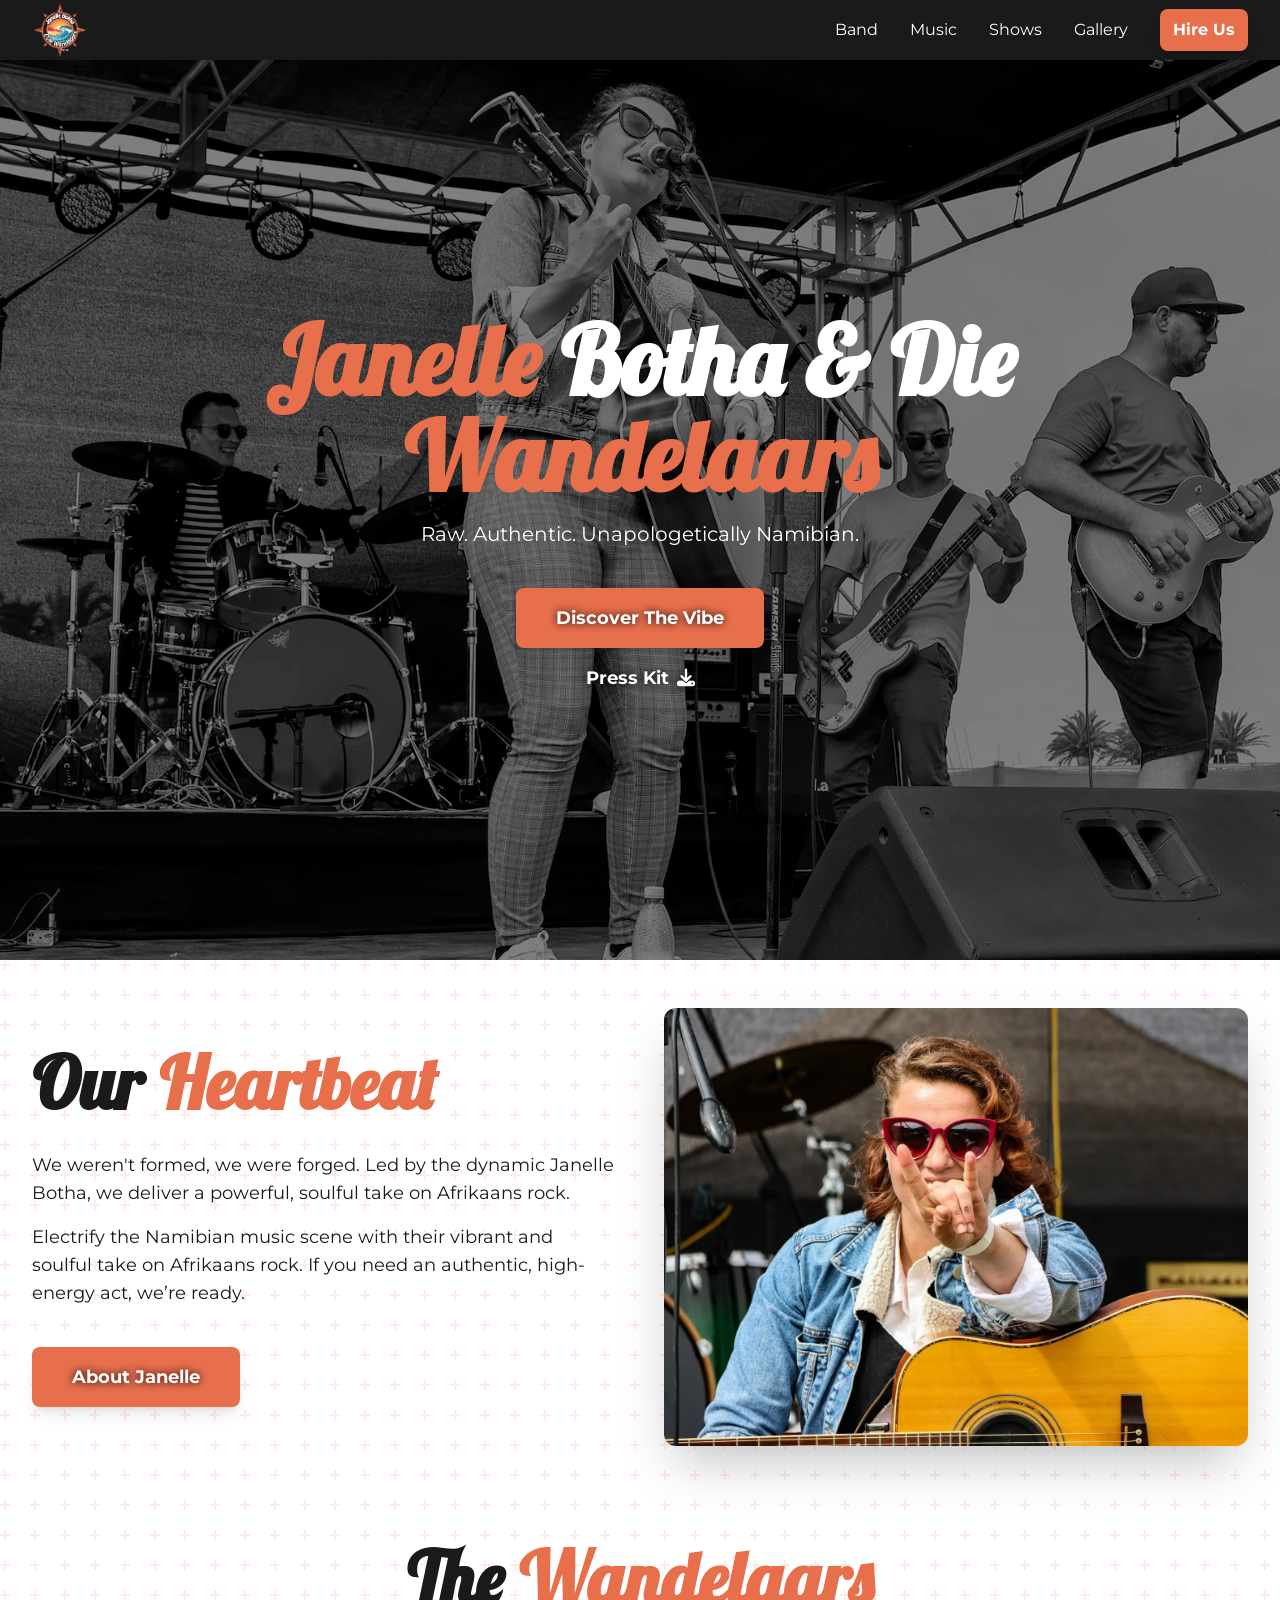
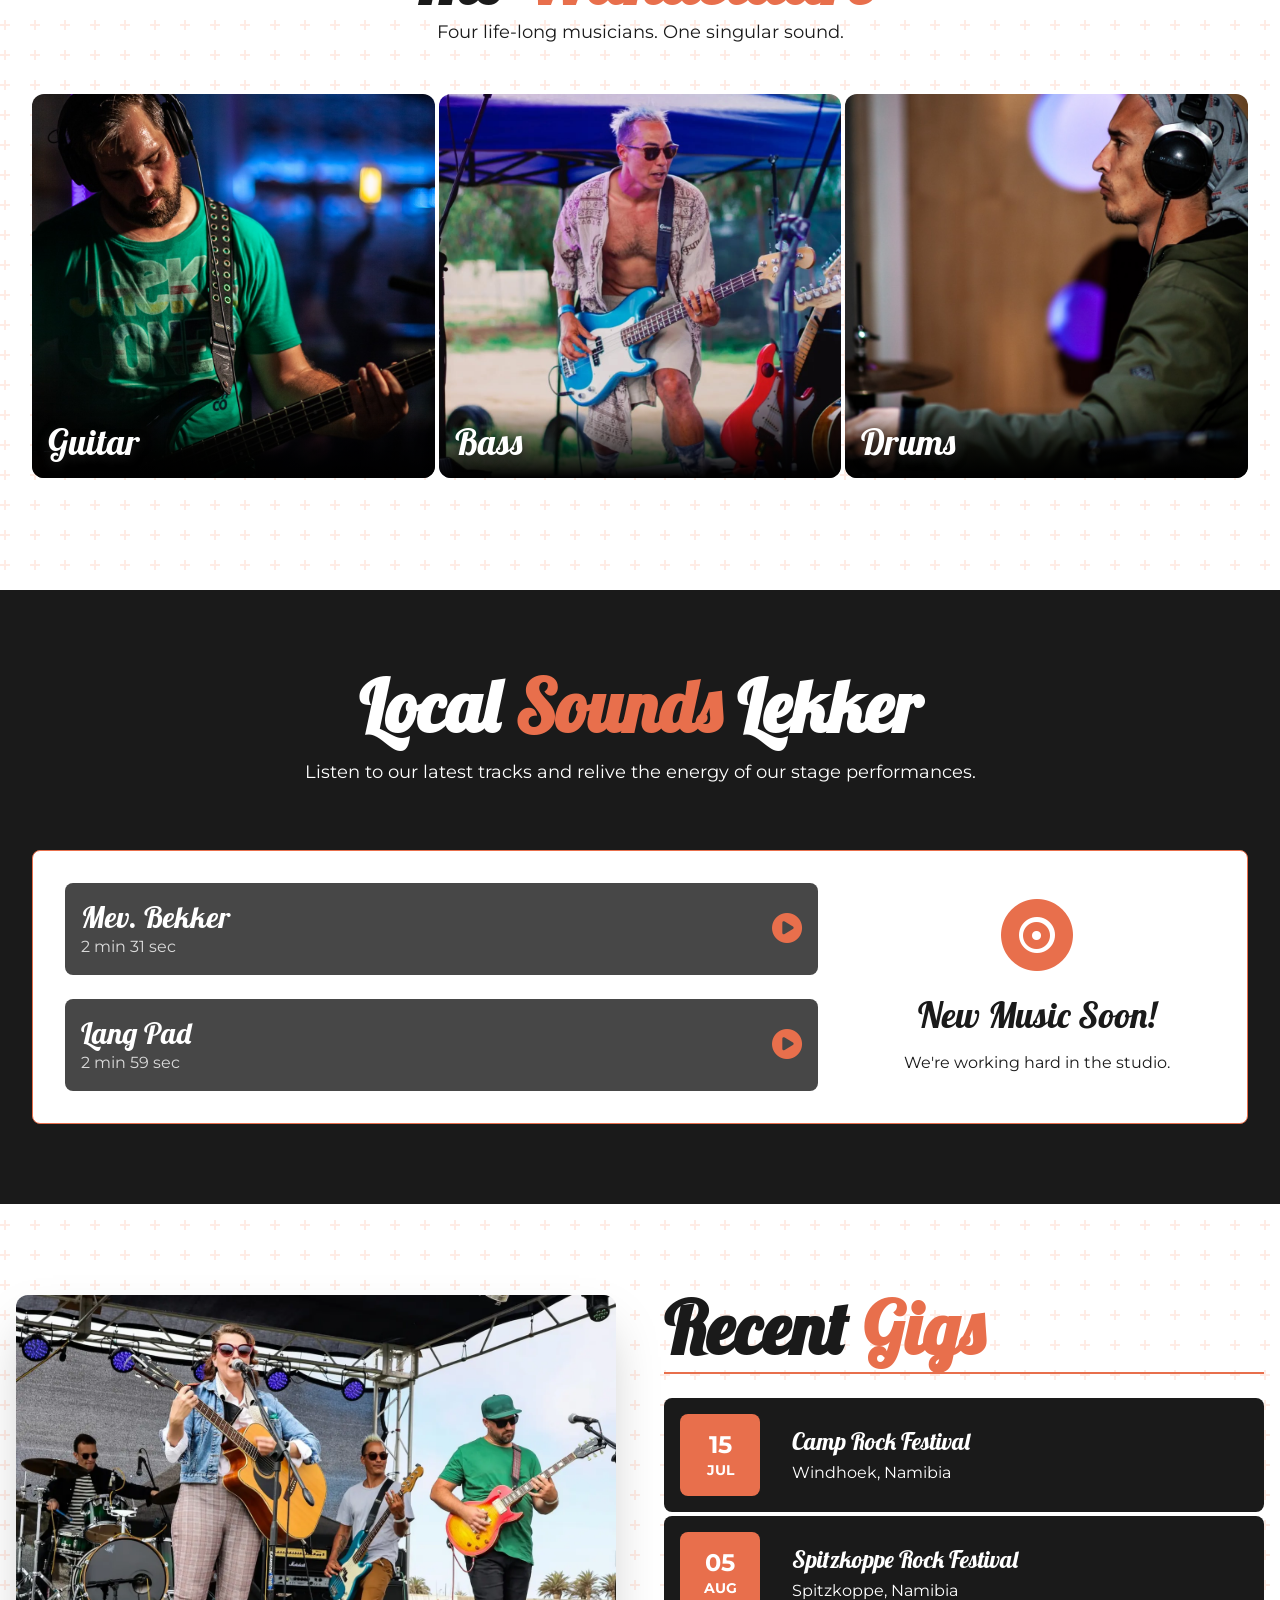
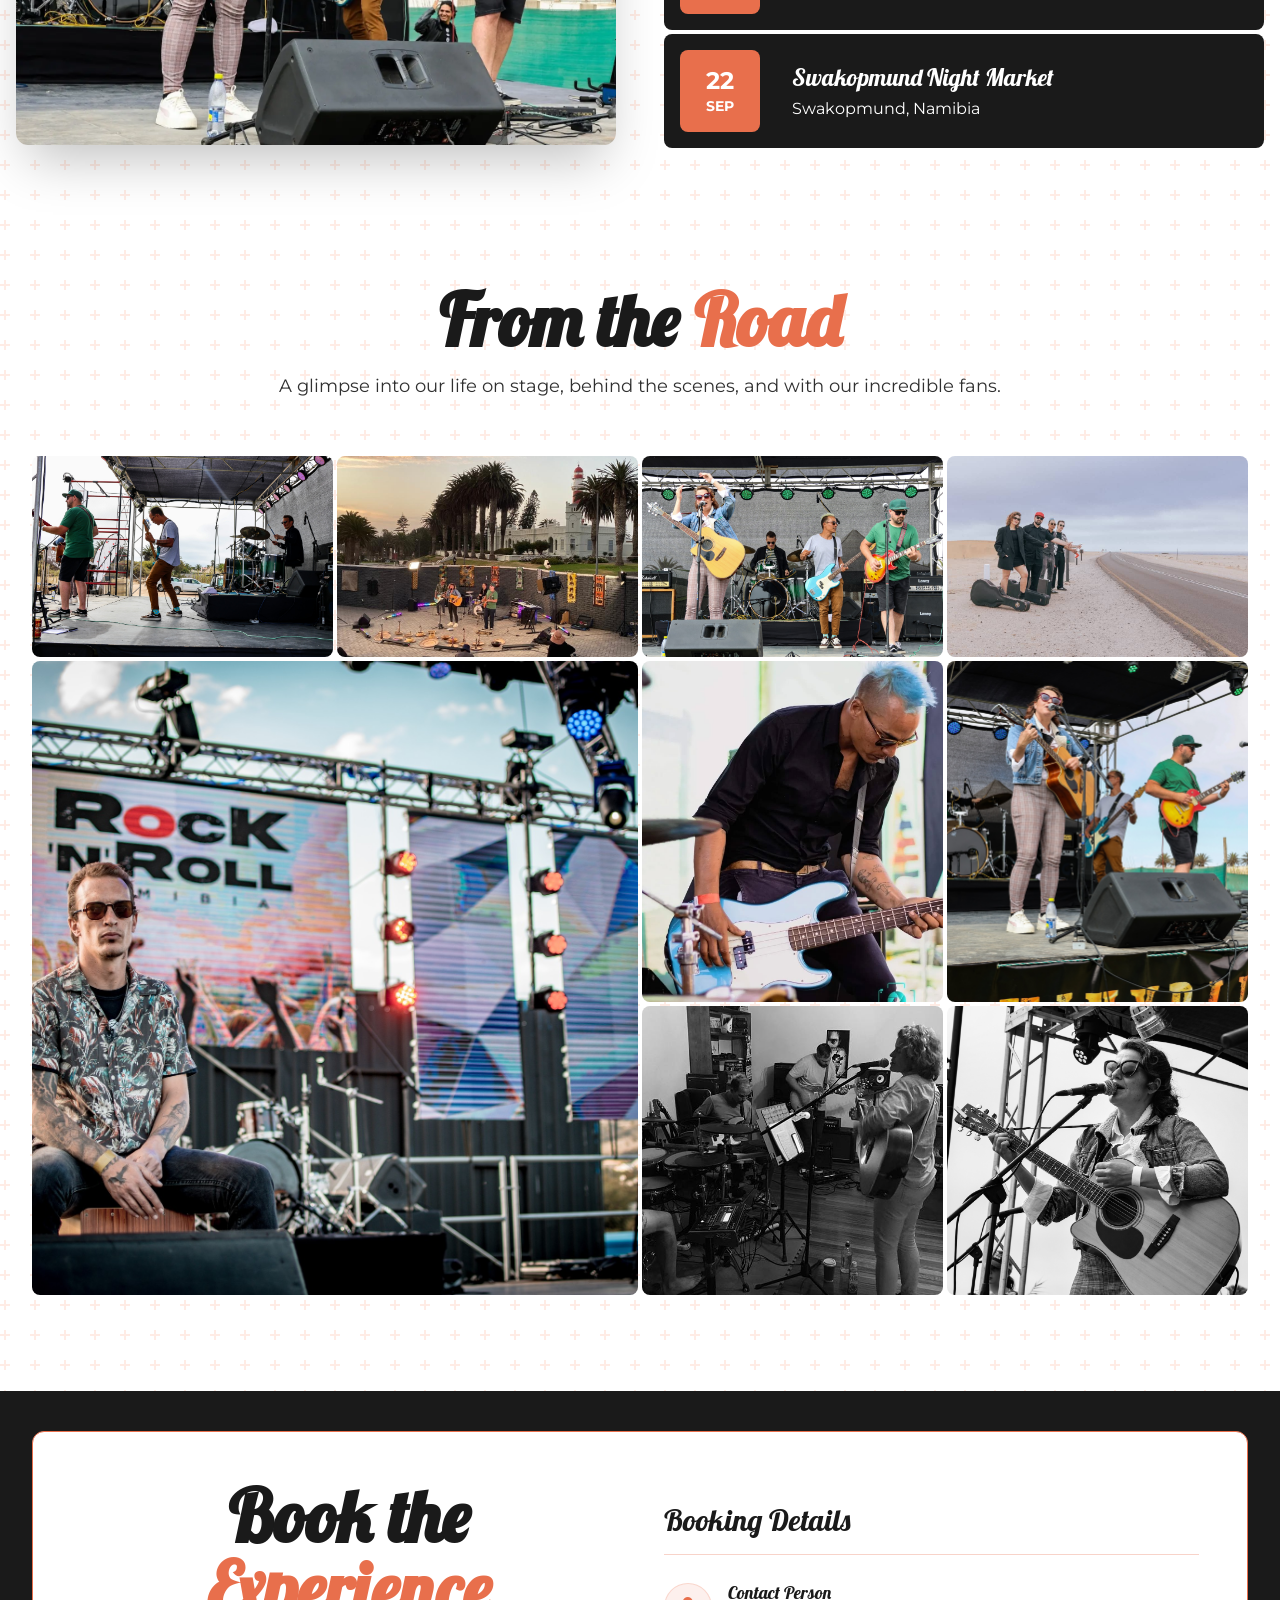
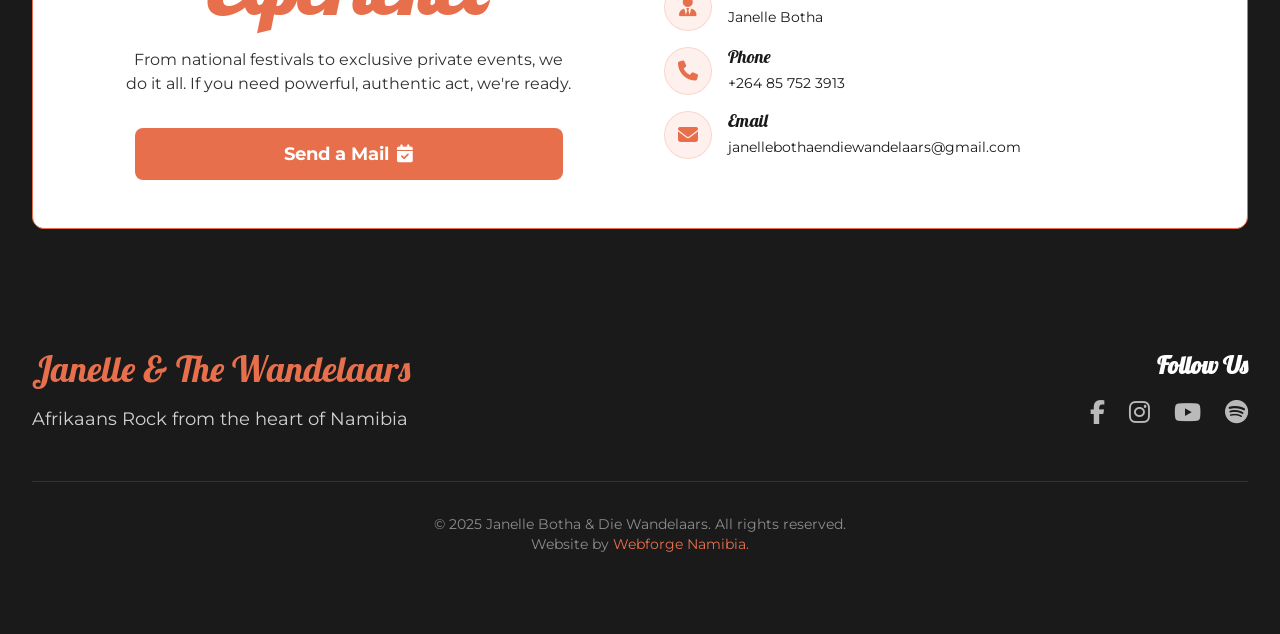
==== index.html @ fc3b0269 "Update website assets and structure" ====
<!DOCTYPE html>
<html lang="en">
<head>
    <meta charset="utf-8">
    <meta http-equiv="X-UA-Compatible" content="IE=edge">
    <meta name="viewport" content="width=device-width, initial-scale=1">
    
    <!-- SEO Meta Tags -->
    <title>Janelle Botha & Die Wandelaars | Namibian Rock Band</title>
    <meta name="description" content="Janelle Botha & The Wandelaars are a high-energy Afrikaans rock band from Namibia. Listen to our music and book us for your next event.">
    <meta name="keywords" content="Namibian rock band, Afrikaans rock, Janelle Botha, The Wandelaars, live music Namibia, Namibian music, book a band, corporate entertainment, Windhoek band, Swakopmund music">
    <meta name="author" content="Janelle & The Wandelaars">
    <link rel="canonical" href="https://janellebothadiewandelaars.com">
    <meta name="robots" content="index, follow">

    <!-- Open Graph / Facebook -->
    <meta property="og:type" content="website">
    <meta property="og:url" content="https://janellediewandelaars.com">
    <meta property="og:title" content="Janelle Botha & The Wandelaars | Namibian Rock Band">
    <meta property="og:description" content="Raw. Authentic. Unapologetically Namibian rock music.">
    <meta property="og:image" content="https://janellediewandelaars.com/img/fast-main-stage.webp">

    <!-- Twitter -->
    <meta property="twitter:card" content="summary_large_image">
    <meta property="twitter:url" content="https://janellediewandelaars.com">
    <meta property="twitter:title" content="Janelle & The Wandelaars | Namibian Rock Band">
    <meta property="twitter:description" content="Raw. Authentic. Unapologetically Namibian rock music.">
    <meta property="twitter:image" content="https://janellediewandelaars.com/img/fast-main-stage.webp">

    <!-- Other Meta Tags -->
    <link rel="preload" href="/src/output.css" as="style">
    <link rel="stylesheet" href="/src/output.css">
    <!-- Standard Favicon -->
    <link rel="icon" type="image/png" href="/img/favicon-16x16.png" sizes="16x16">
    <link rel="icon" type="image/png" href="/img/favicon-32x32.png" sizes="32x32">
    <link rel="icon" type="image/png" href="/img/favicon-96x96.png" sizes="96x96">

    <!-- Apple Touch Icons -->
    <link rel="apple-touch-icon" href="/img/apple-icon.png">
    <link rel="apple-touch-icon" sizes="57x57" href="/img/apple-icon-57x57.png">
    <link rel="apple-touch-icon" sizes="60x60" href="/img/apple-icon-60x60.png">
    <link rel="apple-touch-icon" sizes="72x72" href="/img/apple-icon-72x72.png">
    <link rel="apple-touch-icon" sizes="76x76" href="/img/apple-icon-76x76.png">
    <link rel="apple-touch-icon" sizes="114x114" href="/img/apple-icon-114x114.png">
    <link rel="apple-touch-icon" sizes="120x120" href="/img/apple-icon-120x120.png">
    <link rel="apple-touch-icon" sizes="144x144" href="/img/apple-icon-144x144.png">
    <link rel="apple-touch-icon" sizes="152x152" href="/img/apple-icon-152x152.png">
    <link rel="apple-touch-icon" sizes="180x180" href="/img/apple-icon-180x180.png">
    <link rel="apple-touch-icon-precomposed" href="/img/apple-icon-precomposed.png">

    <!-- Android Icons -->
    <link rel="icon" type="image/png" href="/img/android-icon-36x36.png" sizes="36x36">
    <link rel="icon" type="image/png" href="/img/android-icon-48x48.png" sizes="48x48">
    <link rel="icon" type="image/png" href="/img/android-icon-72x72.png" sizes="72x72">
    <link rel="icon" type="image/png" href="/img/android-icon-96x96.png" sizes="96x96">
    <link rel="icon" type="image/png" href="/img/android-icon-144x144.png" sizes="144x144">
    <link rel="icon" type="image/png" href="/img/android-icon-192x192.png" sizes="192x192">

    <!-- Microsoft Icons -->
    <meta name="msapplication-TileImage" content="/img/ms-icon-70x70.png">
    <meta name="msapplication-TileImage" content="/img/ms-icon-144x144.png">
    <meta name="msapplication-TileImage" content="/img/ms-icon-150x150.png">
    <meta name="msapplication-TileImage" content="/img/ms-icon-310x310.png">

    <!-- Browser Config -->
    <link rel="manifest" href="img/manifest.json">
    <link rel="preload" href="/img/fast-main-stage.webp" as="image">
    <link rel="preconnect" href="https://fonts.googleapis.com">
    <link rel="preconnect" href="https://fonts.gstatic.com" crossorigin>
    <style>
        :root {
            --header-height: 60px;
        }
        
        @keyframes slide-up {
            from { transform: translateY(0%); }
            to { transform: translateY(-100%); }
        }
        @keyframes slide-down {
            from { transform: translateY(0%); }
            to { transform: translateY(100%); }
        }

        .reveal-text-item {
            opacity: 0;
            animation: fade-in-up 1s 1.5s ease-out forwards;
        }
        @keyframes fade-in-up {
            from { opacity: 0; transform: translateY(40px); }
            to { opacity: 1; transform: translateY(0); }
        }
        
        header {
            height: var(--header-height);
        }
        
        main {
            padding-top: var(--header-height);
        }
        .bg-hero-image {
            background-size: cover;
            background-position: center;
        }
        @media (max-width: 768px) {
            :root {
                --header-height: 60px;
            }
        }
    </style>
    <link rel="stylesheet" href="https://cdnjs.cloudflare.com/ajax/libs/font-awesome/6.4.0/css/all.min.css">
    <script type="application/ld+json">
    {
    "@context": "https://schema.org",
    "@type": "MusicGroup",
    "name": "Janelle Botha & Die Wandelaars",
    "alternateName": "Janelle Botha & Die Wandelaars",
    "url": "https://janellediewandelaars.com",
    "logo": "https://janellediewandelaars.com/img/jbdw-logo-03.png",
    "image": "https://janellediewandelaars.com/img/fast-main-stage.webp",
    "description": "Janelle Botha & Die Wandelaars are a high-energy Afrikaans rock band from Namibia, delivering a powerful and soulful take on the genre. Available for festivals, corporate events, and private functions.",
    "genre": "Afrikaans Rock",
    "foundingLocation": {
        "@type": "Country",
        "name": "Namibia"
    },
    "sameAs": [
        "https://www.facebook.com/profile.php?id=61552943841491",
        "https://www.instagram.com/janelle_en_die_wandelaars",
        "https://www.youtube.com/@janellebotha9770",
        "https://open.spotify.com/artist/3A7vhzIpxmBJrtFI0ARvyy"
    ],
    "contactPoint": {
        "@type": "ContactPoint",
        "contactType": "booking",
        "name": "Janelle Botha",
        "telephone": "+264-85-752-3913",
        "email": "janellebothaendiewandelaars@gmail.com"
    },
    "member": [
        {
        "@type": "Person",
        "name": "Janelle Botha",
        "roleName": "Lead Vocals",
        "description": "Led by the dynamic Janelle Botha, the band delivers a powerful, soulful take on Afrikaans rock.",
        "url": "https://www.janellebotha.com/",
        "image": "https://janellediewandelaars.com/img/janelle-botha-4x3.webp"
        },
        {
        "@type": "Person",
        "name": "Tyron Roetz",
        "roleName": "Guitar",
        "description": "Tyron's riffs are the foundation of the band's sound—a masterclass in rock guitar.",
        "image": "https://janellediewandelaars.com/img/Tyron%20Roetz.jpg",
        "sameAs": "https://www.instagram.com/tyron_roetz"
        },
        {
        "@type": "Person",
        "name": "Kyle Cyriax",
        "roleName": "Bass",
        "description": "Kyle provides the groove and the unshakable rhythm that defines the band's sound.",
        "image": "https://janellediewandelaars.com/img/Kyle-Cyriax-4.jpg",
        "sameAs": "https://www.instagram.com/the_cyriax_2"
        },
        {
        "@type": "Person",
        "name": "Wayne Wentzel",
        "roleName": "Drums",
        "description": "Wayne is the relentless heartbeat of the band, a powerhouse of rhythm and raw energy.",
        "image": "https://janellediewandelaars.com/img/Wayne%20Wetzel%202.jpg",
        "sameAs": [
            "https://www.instagram.com/wayneheadmusic",
            "https://www.facebook.com/wayne.wentzel"
        ]
        }
    ],
    "track": [
        {
        "@type": "MusicRecording",
        "name": "Mev. Bekker",
        "duration": "PT2M31S",
        "inAlbum": {
            "@type": "MusicAlbum",
            "name": "Mev. Bekker"
        },
        "url": "https://open.spotify.com/track/03U02k5xPAJRsnwIogNjXK"
        },
        {
        "@type": "MusicRecording",
        "name": "Lang Pad",
        "duration": "PT2M59S",
        "inAlbum": {
            "@type": "MusicAlbum",
            "name": "Lang Pad"
        },
        "url": "https://open.spotify.com/track/2EvKpx9IiAGqcq3DesPit3"
        }
    ]
    }
    </script>
</head>
<body class="textured-light">
    <header class="fixed top-0 left-0 right-0 bg-matteBlack z-50">
        <div class="container mx-auto px-4 sm:px-6 lg:px-8 h-full">
            <div class="flex justify-between items-center h-full">
                <a href="#" class="flex items-center h-full py-2">
                    <img src="/img/jbdw-logo-03.png" loading="eager" alt="J&DW Logo" height="56" width="56">
                </a>
                <nav class="hidden md:flex items-center space-x-8">
                    <a href="#band" class="text-pureWhite hover:text-vibrantOrange font-body transition duration-300">Band</a>
                    <a href="#music" class="text-pureWhite hover:text-vibrantOrange font-body transition duration-300">Music</a>
                    <a href="#events" class="text-pureWhite hover:text-vibrantOrange font-body transition duration-300">Shows</a>
                    <a href="#gallery" class="text-pureWhite hover:text-vibrantOrange font-body transition duration-300">Gallery</a>
                    <a href="#contact" class="bg-vibrantOrange hover:bg-opacity-90 text-pureWhite font-bold py-2 px-3 rounded-lg transition duration-300 transform shadow-lg border border-vibrantOrange/20">Hire Us</a>
                </nav>
                <div class="md:hidden flex items-center">
                    <button id="mobile-menu-button" class="text-vibrantOrange hover:text-vibrantOrange" aria-label="Mobile Menu">
                        <i class="fas fa-bars text-2xl"></i>
                    </button>
                </div>
            </div>
        </div>
        <div id="mobile-menu" class="hidden md:hidden bg-matteBlack absolute w-full">
            <div class="px-2 pt-2 pb-3 space-y-1 text-center">
                <a href="#band" class="block px-3 py-2 text-pureWhite hover:text-vibrantOrange font-body transition duration-300">Band</a>
                <a href="#music" class="block px-3 py-2 text-pureWhite hover:text-vibrantOrange font-body transition duration-300">Music</a>
                <a href="#events" class="block px-3 py-2 text-pureWhite hover:text-vibrantOrange font-body transition duration-300">Shows</a>
                <a href="#gallery" class="block px-3 py-2 text-pureWhite hover:text-vibrantOrange font-body transition duration-300">Gallery</a>
                <a href="#contact" class="block mx-3 my-2 bg-vibrantOrange hover:bg-opacity-90 text-pureWhite font-bold py-3 px-4 rounded-lg transition duration-300 transform shadow-lg border border-vibrantOrange/20 text-center">Hire Us</a>
            </div>
        </div>
    </header>
    <main>
        <div id="hero" class="relative h-screen">
            <div class="absolute inset-0 bg-hero-image contrast-[1.1]" aria-hidden="true">
                <img src="/img/fast-main-stage.webp" alt="Janelle & The Wandelaars" class="w-full h-full object-cover" preload="eager" fetchpriority="high">
            </div>
            <div class="absolute inset-0 bg-black/50 z-10" aria-hidden="true"></div>
            <div class="relative z-20 h-screen flex items-center justify-center text-center px-0 sm:px-0">
                <div class="max-w-4xl text-pureWhite">
                    <h1 class="font-bold text-6xl sm:text-5xl md:text-8xl"><span class="text-vibrantOrange">Janelle</span> Botha & Die <span class="text-vibrantOrange">Wandelaars</span>
                    </h1>
                    <p class="font-body text-base sm:text-lg md:text-xl mt-4 max-w-2xl mx-auto">
                        Raw. Authentic. Unapologetically Namibian.
                    </p>
                    <div class="flex flex-col sm:flex-row gap-4 justify-center items-center mt-8 sm:mt-10">
                        <a href="#about" class="px-8 sm:px-10 py-3 sm:py-4 font-bold text-base sm:text-lg font-bold text-pureWhite bg-vibrantOrange rounded-lg shadow-lg transition-transform duration-300 transform hover:scale-105"
                        style="text-shadow: 0 0em 0.5em #000">
                            Discover The Vibe
                        </a>
                        <a href="/press-kit.pdf" download="Janelle-Botha-Die-Wandelaars-Press-Kit.pdf" class="px-8 sm:px-10 py-3 sm:py-4 font-bold text-base sm:text-lg font-bold text-pureWhite bg-transparent border-2 border-pureWhite rounded-lg shadow-lg transition-transform duration-300 transform hover:scale-105 hover:bg-pureWhite hover:text-matteBlack"
                        style="text-shadow: 0 0em 0.5em #000">
                            Press Kit<i class="fas fa-download ml-2"></i>
                        </a>
                    </div>
                </div>
            </div>
        </div>

    <section id="about" class="text-dark">
        <div class="max-w-7xl py-12 mx-auto px-4 sm:px-6 lg:px-8">
            <div class="grid grid-cols-1 lg:grid-cols-2 gap-12 items-center">
                <div class="order-1 lg:order-1">
                    <div class="md:text-left text-center rounded-xl text-dark">
                        <h2 class="text-5xl md:text-7xl font-bold text-dark mb-8 md:text" >
                            Our <span class="text-vibrantOrange">Heartbeat</span> 
                        </h2>
                        <p class="text-lg mb-4">
                            We weren't formed, we were forged. Led by the dynamic Janelle Botha, we deliver a powerful, soulful take on Afrikaans rock. 
                        </p>
                        <p class="text-lg">
                            Electrify the Namibian music scene with their vibrant and soulful take on Afrikaans rock. If you need an authentic, high-energy act, we’re ready. 
                        </p>
                        <a href="https://www.janellebotha.com/" class="mt-8 sm:mt-10 inline-block px-8 sm:px-10 py-3 sm:py-4 font-bold text-base sm:text-lg font-bold text-pureWhite bg-vibrantOrange rounded-lg shadow-lg transition-transform duration-300 transform hover:scale-105" style="text-shadow: 0 0em 0.5em #000">
                        About Janelle
                        </a>
                    </div>
                </div>
                <div class="order-2 lg:order-2 md:block">
                    <img src="/img/janelle-botha-4x3.webp" alt="Band performing under desert sunset" class="w-full h-auto rounded-xl shadow-2xl" loading="lazy">
                </div>
            </div>
        </div>
    </section>
    
    <section id="band" class="text-matteBlack">
        <div class="max-w-7xl mx-auto py-12 px-4 sm:px-6 lg:px-8 mb-16">
            <div class="text-center mb-12">
                <h2 class="text-5xl md:text-7xl font-bold text-dark mb-1">
                    The <span class="text-vibrantOrange">Wandelaars</span>
                </h2>
                <p class="text-lg text-matteBlack">
                    Four life-long musicians. One singular sound.
                </p>
            </div>
            <div class="grid grid-cols-1 md:grid-cols-3 lg:grid-cols-3 gap-1">
                <div class="flip-card h-96">
                    <div class="flip-card-inner">
                        <div class="flip-card-front">
                            <img src="/img/Tyron%20Roetz.jpg" alt="Photo of Tyron Roetz" class="w-full h-full object-cover" loading="lazy">
                            <div class="absolute bottom-0 w-full p-4 bg-gradient-to-t from-black to-transparent">
                                <p class="font-heading text-pureWhite text-4xl" style="text-shadow: 0 0.1em 0.3em #1a1a1a;">Guitar</p>
                            </div>
                        </div>
                        <div class="flip-card-back">
                            <h3 class="text-5xl text-vibrantOrange">Tyron</h3>
                            <p class="text-matteBlack font-body text-sm my-4">Tyron is the engine room. His riffs are the foundation of our sound—a masterclass in rock guitar from one of Namibia's finest.</p>
                             <div class="social-links flex justify-center space-x-4 text-2xl">
                                <a href="https://www.instagram.com/tyron_roetz" aria-label="Tyron's Instagram" target="_blank"><i class="fab fa-instagram"></i></a>
                            </div>
                        </div>
                    </div>
                </div>
                <div class="flip-card h-96">
                    <div class="flip-card-inner">
                        <div class="flip-card-front">
                            <img src="/img/Kyle-Cyriax-4.jpg" alt="Photo of Kyle Cyriax" class="w-full h-full object-cover" loading="lazy">
                            <div class="absolute bottom-0 w-full p-4 bg-gradient-to-t from-black to-transparent">
                                <p class="font-heading text-pureWhite text-4xl" style="text-shadow: 0 0.1em 0.3em #1a1a1a;">Bass</p>
                            </div>
                        </div>
                        <div class="flip-card-back">
                             <h3 class="text-5xl text-vibrantOrange">Kyle</h3>
                             <p class="text-matteBlack font-body text-sm my-4">Kyle is the groove and the foundation. His bass provides the unshakable rhythm that defines our sound.</p>
                             <div class="social-links flex justify-center space-x-4 text-2xl">
                                 <a href="https://www.instagram.com/the_cyriax_2" aria-label="Kyle's Instagram" target="_blank"><i class="fab fa-instagram"></i></a>
                            </div>
                        </div>
                    </div>
                </div>
                <div class="flip-card h-96">
                    <div class="flip-card-inner">
                        <div class="flip-card-front">
                           <img class="w-full h-full object-cover" src="/img/Wayne%20Wetzel%202.jpg" alt="Photo of Wayne Wentzel" loading="lazy">
                            <div class="absolute bottom-0 w-full p-4 bg-gradient-to-t from-black to-transparent">
                                <p class="font-heading text-pureWhite text-4xl" style="text-shadow: 0 0.1em 0.3em #1a1a1a;">Drums</p>
                            </div>
                        </div>
                        <div class="flip-card-back">
                             <h3 class="text-5xl text-vibrantOrange">Wayne</h3>
                             <p class="text-matteBlack font-body text-sm my-4">Wayne is the relentless heartbeat of the band, a powerhouse of rhythm and raw energy.</p>
                             <div class="social-links flex justify-center space-x-4 text-2xl">
                                 <a href="https://www.instagram.com/wayneheadmusic" aria-label="Wayne's Instagram" target="_blank"><i class="fab fa-instagram"></i></a>
                                 <a href="https://www.facebook.com/wayne.wentzel" aria-label="Wayne's Facebook" target="_blank"><i class="fab fa-facebook-f"></i></a>
                                 <a href="#" aria-label="Wayne's YouTube" target="_blank"><i class="fab fa-youtube"></i></a>
                            </div>
                        </div>
                    </div>
                </div>
            </div>
        </div>
    </section>

    <section id="music" class="relative overflow-hidden bg-matteBlack">
        <div class="max-w-7xl mx-auto py-20 px-4 sm:px-6 lg:px-8">
            <div class="text-center mb-16 text-pureWhite" >
                <h2 class="text-5xl md:text-7xl font-bold mb-4">
                    Local <span class="text-vibrantOrange">Sounds</span> Lekker
                </h2>
                <p class="font-body max-w-3xl mx-auto text-lg">
                    Listen to our latest tracks and relive the energy of our stage performances.
                </p>
            </div>
            <div class="bg-white backdrop-blur-sm p-8 rounded-lg border border-vibrantOrange">
                <div class="grid grid-cols-1 lg:grid-cols-3 gap-10">
                    <div class="lg:col-span-2">
                        <div class="space-y-6">
                            <div class="flex items-center p-4 bg-matteBlack/80 hover:bg-black rounded-lg">
                                <div class="flex-grow">
                                    <p class="font-heading text-pureWhite text-3xl">Mev. Bekker</p>
                                    <p class="text-pureWhite/80 font-body">2 min 31 sec</p>
                                </div>

                                <div>
                                <a href="https://open.spotify.com/track/03U02k5xPAJRsnwIogNjXK/" title="Listen on Spotify" target="_blank" class="text-vibrantOrange transition cursor-pointer"><i class="fas fa-play-circle text-3xl"></i></a></div>
                            </div>
                             <div class="flex items-center p-4 bg-matteBlack/80 hover:bg-black rounded-lg">
                                <div class="flex-grow">
                                    <p class="font-heading text-pureWhite text-3xl">Lang Pad</p>
                                    <p class="text-pureWhite/80 font-body">2 min 59 sec</p>
                                </div>
                                <div>
                                <a href="https://open.spotify.com/track/2EvKpx9IiAGqcq3DesPit3" title="Listen on Spotify" target="_blank" class="text-vibrantOrange transition cursor-pointer"><i class="fas fa-play-circle text-3xl"></i></a></div>
                            </div>
                        </div>
                    </div>
                    <div class="flex flex-col justify-center items-center text-center">
                        <div class="mb-6">
                            <i class="fas fa-record-vinyl text-vibrantOrange text-7xl"></i>
                        </div>
                        <p class="font-heading text-matteBlack text-3xl md:text-4xl mb-4">New Music Soon!</p>
                        <p class="text-dark/90 font-body">
                            We're working hard in the studio.
                        </p>
                    </div>
                </div>
            </div>
        </div>
    </section>
    <section id="events" class="desert-border">
        <div class="max-w-7xl mx-auto py-12 px-4 sm:px-6 lg:px-4">
            
            <div class="grid grid-cols-1 md:grid-cols-2 py-10 gap-12 items-center">
                <div>
                    <img src="/img/janelle-botha-en-die-wandelaars-4x3.webp" alt="Band performing live on stage" class="w-full h-auto rounded-xl shadow-2xl" loading="lazy">
                </div>
                <div>
                    <h2 class="text-5xl md:text-7xl font-bold mb-6 text-dark-300 border-b-2 border-vibrantOrange pb-2">Recent <span class="text-vibrantOrange">Gigs</span></h2>
                    
                    <div class="space-y-1">
                        <div class="md:flex items-center bg-matteBlack rounded-lg p-4">
                            <div class="flex items-center">
                                <div class="bg-vibrantOrange text-pureWhite w-20 flex-shrink-0 py-4 text-center rounded-lg md:mr-8 mb-4 md:mb-0">
                                    <div class="font-bold text-2xl leading-tight">15</div>
                                    <div class="text-sm font-bold">JUL</div>
                                </div>
                                <div class="mx-4">
                                    <h3 class="text-2xl text-white mb-1">Camp Rock Festival</h3>
                                    <p class="text-white">Windhoek, Namibia</p>
                                </div>
                            </div>
                        </div>
                        
                        <div class="md:flex items-center bg-matteBlack rounded-lg p-4">
                           <div class="flex items-center">
                                <div class="bg-vibrantOrange text-pureWhite w-20 flex-shrink-0 py-4 text-center rounded-lg md:mr-8 mb-4 md:mb-0">
                                    <div class="font-bold text-2xl leading-tight">05</div>
                                    <div class="text-sm font-bold">AUG</div>
                                </div>
                                <div class="mx-4">
                                    <h3 class="text-2xl text-white mb-1">Spitzkoppe Rock Festival</h3>
                                    <p class="text-white">Spitzkoppe, Namibia</p>
                                </div>
                            </div>
                        </div>
                         <div class="md:flex items-center bg-matteBlack rounded-lg p-4">
                           <div class="flex items-center">
                                <div class="bg-vibrantOrange text-pureWhite w-20 flex-shrink-0 py-4 text-center rounded-lg md:mr-8 mb-4 md:mb-0">
                                    <div class="font-bold text-2xl leading-tight">22</div>
                                    <div class="text-sm font-bold">SEP</div>
                                </div>
                                <div class="mx-4">
                                    <h4 class="text-2xl text-white mb-1">Swakopmund Night Market</h4>
                                    <p class="text-white">Swakopmund, Namibia</p>
                                </div>
                            </div>
                        </div>
                    </div>
                </div>
            </div>
        </div>
    </section>
    
    <section id="gallery" class="text-matteBlack">
        <div class="max-w-7xl mx-auto py-12 px-4 sm:px-6 lg:px-8">
            <div class="text-center mb-2">
                <h2 class="text-5xl md:text-7xl font-bold mb-4">
                    From the <span class="text-vibrantOrange">Road</span>
                </h2>
                <p class="font-body text-matteBlack/90 max-w-3xl mx-auto text-lg">
                    A glimpse into our life on stage, behind the scenes, and with our incredible fans.
                </p>
            </div>
            <div class="grid grid-cols-2 md:grid-cols-3 lg:grid-cols-4 gap-1 py-12">
                <div class="gallery-item rounded-lg overflow-hidden"><img src="/img/band.jpg" alt="Live performance at Camp Rock Festival" class="w-full h-full object-cover" loading="lazy"></div>
                <div class="gallery-item rounded-lg overflow-hidden"><img src="/img/band-2.jpg" alt="Backstage before a show" class="w-full h-full object-cover" loading="lazy"></div>
                <div class="gallery-item rounded-lg overflow-hidden"><img src="/img/band-3.jpg" alt="Meeting with fans" class="w-full h-full object-cover" loading="lazy"></div>
                <div class="gallery-item rounded-lg overflow-hidden"><img src="/img/band-6.jpg" alt="Performing at Spitzkoppe" class="w-full h-full object-cover" loading="lazy"></div>
                <div class="gallery-item rounded-lg overflow-hidden col-span-2 row-span-2"><img src="/img/Wayne%20Wetzel%204.jpg" alt="High energy on stage" class="w-full h-full object-cover" loading="lazy"></div>
                <div class="gallery-item rounded-lg overflow-hidden"><img src="/img/Kyle%20Cyriax%205.jpg" alt="Recording in the studio" class="w-full h-full object-cover" loading="lazy"></div>
                <div class="gallery-item rounded-lg overflow-hidden"><img src="/img/band-4.jpg" alt="Band on a road trip" class="w-full h-full object-cover" loading="lazy"></div>
                <div class="gallery-item rounded-lg overflow-hidden"><img src="/img/band-7.jpg" alt="View of the crowd from the stage" class="w-full h-full object-cover" loading="lazy"></div>
                <div class="gallery-item rounded-lg overflow-hidden"><img src="/img/janelle.jpg" alt="Soundcheck before a gig" class="w-full h-full object-cover" loading="lazy"></div>
            </div>
        </div>
    </section>

    <section id="contact" class="bg-matteBlack py-10">
        <div class="max-w-7xl mx-auto px-4 sm:px-4 lg:px-8 relative z-10">
            <div class="bg-pureWhite rounded-xl p-8 md:p-12 border border-vibrantOrange">
                <div class="grid grid-cols-1 lg:grid-cols-2 gap-12">
                    <div class="flex flex-col items-center text-center">
                        <h2 class="text-5xl md:text-7xl font-bold text-matteBlack mb-6 mb-4">Book the <span class="text-vibrantOrange">Experience</span></h2>
                        <p class="text-matteBlack/90 mb-8 max-w-md font-body">
                            From national festivals to exclusive private events, we do it all. If you need powerful, authentic act, we're ready.
                        </p>
                            <a href="mailto:janellebothaendiewandelaars@gmail.com" title="Send booking inquiry email" class="bg-vibrantOrange hover:bg-opacity-80 text-pureWhite font-bold py-3 px-5 rounded-lg transition duration-300 transform hover:scale-105 text-lg font-body text-center whitespace-nowrap" style="width: 80%;" aria-label="Send booking inquiry email">
                                Send a Mail<i class="fas fa-calendar-check ml-2"></i>
                            </a>
                    </div>
                    <div class="content-center ">
                       <div class="text-center md:text-left">
                            <h3 class="text-3xl font text-matteBlack mb-6 border-b border-vibrantOrange/30 pb-4">Booking Details</h3></div>
                            <div class="space-y-3">
                                <div class="flex items-start">
                                    <div class="md:flex-shrink-0 bg-vibrantOrange/10 border border-vibrantOrange/20 w-12 h-12 rounded-full flex-shrink-0 flex items-center justify-center text-vibrantOrange mr-4 mt-1">
                                        <i class="fas fa-user-tie text-xl"></i>
                                    </div>
                                    <div>
                                        <h4 class="text-lg font-heading text-matteBlack">Contact Person</h4>
                                        <p class="text-matteBlack text-sm font-body">Janelle Botha</p>
                                    </div>
                                </div>
                                <div class="flex items-start">
                                    <div class="md:flex-shrink-0 bg-vibrantOrange/10 border border-vibrantOrange/20 w-12 h-12 rounded-full flex items-center justify-center text-vibrantOrange mr-4 mt-1">
                                        <i class="fas fa-phone text-xl"></i>
                                    </div>
                                    <div>
                                        <h4 class="text-lg font-heading text-matteBlack">Phone</h4>
                                        <a href="tel:+264857523913" class="text-matteBlack text-sm font-body hover:text-vibrantOrange transition break-all">+264 85 752 3913</a>
                                    </div>
                                </div>
                                <div class="flex items-start">
                                    <div class="md:flex-shrink-0 bg-vibrantOrange/10 border border-vibrantOrange/20 w-12 h-12 rounded-full flex-shrink-0 flex items-center justify-center text-vibrantOrange mr-4 mt-1">
                                        <i class="fas fa-envelope text-xl"></i>
                                    </div>
                                    <div>
                                        <div class="text-lg font-heading text-matteBlack">Email</div>
                                        <a href="mailto:janellebothaendiewandelaars@gmail.com" class="text-matteBlack text-sm font-body hover:text-vibrantOrange transition break-all">janellebothaendiewandelaars@gmail.com</a>
                                    </div>
                                </div>
                            </div>
                        </div>
                </div>
            </div>
        </div>
    </section>

    <footer class="bg-matteBlack text-pureWhite py-20">
        <div class="max-w-7xl mx-auto px-4 sm:px-6 lg:px-8">
            <div class="grid grid-cols-1 md:grid-cols-2 gap-8">
                <div class="text-center md:text-left">
                    <p class="font-heading text-4xl text-vibrantOrange mb-4">Janelle & The Wandelaars</p>
                    <p class="text-pureWhite/80 text-lg font-body">Afrikaans Rock from the heart of Namibia</p>
                </div>
                
                <div class="text-center md:text-right">
                    <p class="font-heading text-2xl font-bold mb-4">Follow Us</p>
                    <div class="flex justify-center md:justify-end space-x-6">
                        <a href="https://www.facebook.com/profile.php?id=61552943841491" class="text-pureWhite/70 hover:text-vibrantOrange transition text-2xl" aria-label="Facebook"><i class="fab fa-facebook-f"></i></a>
                        <a href="https://www.instagram.com/janelle_en_die_wandelaars" class="text-pureWhite/70 hover:text-vibrantOrange transition text-2xl" aria-label="Instagram"><i class="fab fa-instagram"></i></a>
                        <a href="https://www.youtube.com/@janellebotha9770" class="text-pureWhite/70 hover:text-vibrantOrange transition text-2xl" aria-label="YouTube"><i class="fab fa-youtube"></i></a>
                        <a href="https://open.spotify.com/artist/3A7vhzIpxmBJrtFI0ARvyy" class="text-pureWhite/70 hover:text-vibrantOrange transition text-2xl" aria-label="Spotify"><i class="fab fa-spotify"></i></a>
                    </div>
                </div>
            </div>
            
            <div class="mt-12 pt-8 border-t border-vibrantOrange/20 text-center">
                <p class="text-pureWhite/50 text-sm font-body">
                    © 2025 Janelle Botha & Die Wandelaars.
                    <br class="sm:hidden"/>
                    All rights reserved. 
                    <br/>
                    Website by <a href="https://www.webforgenam.com/" target="_blank" class="text-vibrantOrange hover:underline">Webforge Namibia</a>.
                </p>
            </div>
        </div>
    </footer>

    <script>
        document.addEventListener("DOMContentLoaded", () => {
            const mobileMenuButton = document.getElementById("mobile-menu-button");
            const mobileMenu = document.getElementById("mobile-menu");
            const header = document.querySelector("header");
            let lastScrollTop = 0;
            const scrollThreshold = 10;
            window.addEventListener("scroll", () => {
                const scrollTop = window.pageYOffset || document.documentElement.scrollTop;
                const scrollDelta = scrollTop - lastScrollTop;
                if (Math.abs(scrollDelta) > scrollThreshold) {
                    if (scrollDelta > 0 && scrollTop > 100) {
                        // Scrolling down - hide navbar
                        header.style.transform = "translateY(-100%)";
                        header.style.transition = "transform 0.3s ease-in-out";
                    } else if (scrollDelta < 0) {
                        // Scrolling up - show navbar
                        header.style.transform = "translateY(0)";
                        header.style.transition = "transform 0.3s ease-in-out";
                    }
                    lastScrollTop = scrollTop;
                }
            });
            mobileMenuButton.addEventListener("click", () => {
                mobileMenu.classList.toggle("hidden");
            });

            document.querySelectorAll("#mobile-menu a, nav a[href^='#']").forEach(link => {
                link.addEventListener("click", () => {
                    if(!mobileMenu.classList.contains('hidden')) {
                       mobileMenu.classList.add("hidden");
                    }
                });
            });

            document.querySelectorAll('a[href^="#"]').forEach(anchor => {
                anchor.addEventListener("click", function (e) {
                    e.preventDefault();
                    const targetEl = document.querySelector(this.getAttribute("href"));
                    if (targetEl) {
                        const offsetTop = targetEl.offsetTop - 70;
                        window.scrollTo({
                            top: offsetTop,
                            behavior: "smooth"
                        });
                    }
                });
            });
        });
    </script>
</body>
</html>
---- src/output.css ----
/*! tailwindcss v4.1.11 | MIT License | https://tailwindcss.com */
@import "https://fonts.googleapis.com/css2?family=Lobster&family=Montserrat:ital,wght@0,400;1,700&display=swap";@layer properties{@supports (((-webkit-hyphens:none)) and (not (margin-trim:inline))) or ((-moz-orient:inline) and (not (color:rgb(from red r g b)))){*,:before,:after,::backdrop{--tw-rotate-x:initial;--tw-rotate-y:initial;--tw-rotate-z:initial;--tw-skew-x:initial;--tw-skew-y:initial;--tw-space-y-reverse:0;--tw-space-x-reverse:0;--tw-border-style:solid;--tw-gradient-position:initial;--tw-gradient-from:#0000;--tw-gradient-via:#0000;--tw-gradient-to:#0000;--tw-gradient-stops:initial;--tw-gradient-via-stops:initial;--tw-gradient-from-position:0%;--tw-gradient-via-position:50%;--tw-gradient-to-position:100%;--tw-leading:initial;--tw-font-weight:initial;--tw-shadow:0 0 #0000;--tw-shadow-color:initial;--tw-shadow-alpha:100%;--tw-inset-shadow:0 0 #0000;--tw-inset-shadow-color:initial;--tw-inset-shadow-alpha:100%;--tw-ring-color:initial;--tw-ring-shadow:0 0 #0000;--tw-inset-ring-color:initial;--tw-inset-ring-shadow:0 0 #0000;--tw-ring-inset:initial;--tw-ring-offset-width:0px;--tw-ring-offset-color:#fff;--tw-ring-offset-shadow:0 0 #0000;--tw-blur:initial;--tw-brightness:initial;--tw-contrast:initial;--tw-grayscale:initial;--tw-hue-rotate:initial;--tw-invert:initial;--tw-opacity:initial;--tw-saturate:initial;--tw-sepia:initial;--tw-drop-shadow:initial;--tw-drop-shadow-color:initial;--tw-drop-shadow-alpha:100%;--tw-drop-shadow-size:initial;--tw-backdrop-blur:initial;--tw-backdrop-brightness:initial;--tw-backdrop-contrast:initial;--tw-backdrop-grayscale:initial;--tw-backdrop-hue-rotate:initial;--tw-backdrop-invert:initial;--tw-backdrop-opacity:initial;--tw-backdrop-saturate:initial;--tw-backdrop-sepia:initial;--tw-duration:initial;--tw-ease:initial;--tw-scale-x:1;--tw-scale-y:1;--tw-scale-z:1}}}@layer theme{:root,:host{--font-sans:ui-sans-serif,system-ui,sans-serif,"Apple Color Emoji","Segoe UI Emoji","Segoe UI Symbol","Noto Color Emoji";--font-mono:ui-monospace,SFMono-Regular,Menlo,Monaco,Consolas,"Liberation Mono","Courier New",monospace;--color-black:#000;--color-white:#fff;--spacing:.25rem;--container-xs:20rem;--container-md:28rem;--container-2xl:42rem;--container-3xl:48rem;--container-4xl:56rem;--container-7xl:80rem;--text-sm:.875rem;--text-sm--line-height:calc(1.25/.875);--text-base:1rem;--text-base--line-height:calc(1.5/1);--text-lg:1.125rem;--text-lg--line-height:calc(1.75/1.125);--text-xl:1.25rem;--text-xl--line-height:calc(1.75/1.25);--text-2xl:1.5rem;--text-2xl--line-height:calc(2/1.5);--text-3xl:1.875rem;--text-3xl--line-height:calc(2.25/1.875);--text-4xl:2.25rem;--text-4xl--line-height:calc(2.5/2.25);--text-5xl:3rem;--text-5xl--line-height:1;--text-6xl:3.75rem;--text-6xl--line-height:1;--text-7xl:4.5rem;--text-7xl--line-height:1;--text-8xl:6rem;--text-8xl--line-height:1;--font-weight-bold:700;--leading-tight:1.25;--radius-lg:.5rem;--radius-xl:.75rem;--ease-out:cubic-bezier(0,0,.2,1);--ease-in-out:cubic-bezier(.4,0,.2,1);--blur-sm:8px;--default-transition-duration:.15s;--default-transition-timing-function:cubic-bezier(.4,0,.2,1);--default-font-family:var(--font-sans);--default-mono-font-family:var(--font-mono);--font-lobster:"Lobster","cursive";--font-montserrat:"Montserrat","sans-serif";--font-heading:var(--font-lobster);--font-body:var(--font-montserrat);--color-pureWhite:#fff;--color-matteBlack:#1a1a1a;--color-vibrantOrange:#e86f4c}}@layer base{*,:after,:before,::backdrop{box-sizing:border-box;border:0 solid;margin:0;padding:0}::file-selector-button{box-sizing:border-box;border:0 solid;margin:0;padding:0}html,:host{-webkit-text-size-adjust:100%;tab-size:4;line-height:1.5;font-family:var(--default-font-family,ui-sans-serif,system-ui,sans-serif,"Apple Color Emoji","Segoe UI Emoji","Segoe UI Symbol","Noto Color Emoji");font-feature-settings:var(--default-font-feature-settings,normal);font-variation-settings:var(--default-font-variation-settings,normal);-webkit-tap-highlight-color:transparent}hr{height:0;color:inherit;border-top-width:1px}abbr:where([title]){-webkit-text-decoration:underline dotted;text-decoration:underline dotted}h1,h2,h3,h4,h5,h6{font-size:inherit;font-weight:inherit}a{color:inherit;-webkit-text-decoration:inherit;-webkit-text-decoration:inherit;-webkit-text-decoration:inherit;text-decoration:inherit}b,strong{font-weight:bolder}code,kbd,samp,pre{font-family:var(--default-mono-font-family,ui-monospace,SFMono-Regular,Menlo,Monaco,Consolas,"Liberation Mono","Courier New",monospace);font-feature-settings:var(--default-mono-font-feature-settings,normal);font-variation-settings:var(--default-mono-font-variation-settings,normal);font-size:1em}small{font-size:80%}sub,sup{vertical-align:baseline;font-size:75%;line-height:0;position:relative}sub{bottom:-.25em}sup{top:-.5em}table{text-indent:0;border-color:inherit;border-collapse:collapse}:-moz-focusring{outline:auto}progress{vertical-align:baseline}summary{display:list-item}ol,ul,menu{list-style:none}img,svg,video,canvas,audio,iframe,embed,object{vertical-align:middle;display:block}img,video{max-width:100%;height:auto}button,input,select,optgroup,textarea{font:inherit;font-feature-settings:inherit;font-variation-settings:inherit;letter-spacing:inherit;color:inherit;opacity:1;background-color:#0000;border-radius:0}::file-selector-button{font:inherit;font-feature-settings:inherit;font-variation-settings:inherit;letter-spacing:inherit;color:inherit;opacity:1;background-color:#0000;border-radius:0}:where(select:is([multiple],[size])) optgroup{font-weight:bolder}:where(select:is([multiple],[size])) optgroup option{padding-inline-start:20px}::file-selector-button{margin-inline-end:4px}::placeholder{opacity:1}@supports (not ((-webkit-appearance:-apple-pay-button))) or (contain-intrinsic-size:1px){::placeholder{color:currentColor}@supports (color:color-mix(in lab, red, red)){::placeholder{color:color-mix(in oklab,currentcolor 50%,transparent)}}}textarea{resize:vertical}::-webkit-search-decoration{-webkit-appearance:none}::-webkit-date-and-time-value{min-height:1lh;text-align:inherit}::-webkit-datetime-edit{display:inline-flex}::-webkit-datetime-edit-fields-wrapper{padding:0}::-webkit-datetime-edit{padding-block:0}::-webkit-datetime-edit-year-field{padding-block:0}::-webkit-datetime-edit-month-field{padding-block:0}::-webkit-datetime-edit-day-field{padding-block:0}::-webkit-datetime-edit-hour-field{padding-block:0}::-webkit-datetime-edit-minute-field{padding-block:0}::-webkit-datetime-edit-second-field{padding-block:0}::-webkit-datetime-edit-millisecond-field{padding-block:0}::-webkit-datetime-edit-meridiem-field{padding-block:0}:-moz-ui-invalid{box-shadow:none}button,input:where([type=button],[type=reset],[type=submit]){appearance:button}::file-selector-button{appearance:button}::-webkit-inner-spin-button{height:auto}::-webkit-outer-spin-button{height:auto}[hidden]:where(:not([hidden=until-found])){display:none!important}h1,h2,h3,h4,h5,h6{font-family:var(--font-lobster);text-transform:lettercase}body{font-family:var(--font-montserrat);color:#1a1a1a;scroll-behavior:smooth;background-color:#fff}@media (max-width:768px){h2{text-align:center}}header{will-change:transform;transition:transform .3s ease-in-out}}@layer components;@layer utilities{.absolute{position:absolute}.fixed{position:fixed}.relative{position:relative}.inset-0{inset:calc(var(--spacing)*0)}.top-0{top:calc(var(--spacing)*0)}.right-0{right:calc(var(--spacing)*0)}.bottom-0{bottom:calc(var(--spacing)*0)}.left-0{left:calc(var(--spacing)*0)}.z-10{z-index:10}.z-20{z-index:20}.z-50{z-index:50}.order-1{order:1}.order-2{order:2}.col-span-2{grid-column:span 2/span 2}.row-span-2{grid-row:span 2/span 2}.container{width:100%}@media (min-width:40rem){.container{max-width:40rem}}@media (min-width:48rem){.container{max-width:48rem}}@media (min-width:64rem){.container{max-width:64rem}}@media (min-width:80rem){.container{max-width:80rem}}@media (min-width:96rem){.container{max-width:96rem}}.mx-8{margin-inline:calc(var(--spacing)*8)}.mx-auto{margin-inline:auto}.my-4{margin-block:calc(var(--spacing)*4)}.mt-1{margin-top:calc(var(--spacing)*1)}.mt-4{margin-top:calc(var(--spacing)*4)}.mt-8{margin-top:calc(var(--spacing)*8)}.mt-12{margin-top:calc(var(--spacing)*12)}.mr-2{margin-right:calc(var(--spacing)*2)}.mr-4{margin-right:calc(var(--spacing)*4)}.mb-1{margin-bottom:calc(var(--spacing)*1)}.mb-2{margin-bottom:calc(var(--spacing)*2)}.mb-4{margin-bottom:calc(var(--spacing)*4)}.mb-6{margin-bottom:calc(var(--spacing)*6)}.mb-8{margin-bottom:calc(var(--spacing)*8)}.mb-12{margin-bottom:calc(var(--spacing)*12)}.mb-16{margin-bottom:calc(var(--spacing)*16)}.ml-2{margin-left:calc(var(--spacing)*2)}.block{display:block}.flex{display:flex}.grid{display:grid}.hidden{display:none}.inline-block{display:inline-block}.h-12{height:calc(var(--spacing)*12)}.h-96{height:calc(var(--spacing)*96)}.h-auto{height:auto}.h-full{height:100%}.h-screen{height:100vh}.w-12{width:calc(var(--spacing)*12)}.w-20{width:calc(var(--spacing)*20)}.w-full{width:100%}.max-w-2xl{max-width:var(--container-2xl)}.max-w-3xl{max-width:var(--container-3xl)}.max-w-4xl{max-width:var(--container-4xl)}.max-w-7xl{max-width:var(--container-7xl)}.max-w-md{max-width:var(--container-md)}.max-w-xs{max-width:var(--container-xs)}.flex-shrink-0{flex-shrink:0}.flex-grow{flex-grow:1}.transform{transform:var(--tw-rotate-x,)var(--tw-rotate-y,)var(--tw-rotate-z,)var(--tw-skew-x,)var(--tw-skew-y,)}.cursor-pointer{cursor:pointer}.grid-cols-1{grid-template-columns:repeat(1,minmax(0,1fr))}.grid-cols-2{grid-template-columns:repeat(2,minmax(0,1fr))}.flex-col{flex-direction:column}.content-center{align-content:center}.items-center{align-items:center}.items-start{align-items:flex-start}.justify-between{justify-content:space-between}.justify-center{justify-content:center}.gap-1{gap:calc(var(--spacing)*1)}.gap-8{gap:calc(var(--spacing)*8)}.gap-10{gap:calc(var(--spacing)*10)}.gap-12{gap:calc(var(--spacing)*12)}:where(.space-y-1>:not(:last-child)){--tw-space-y-reverse:0;margin-block-start:calc(calc(var(--spacing)*1)*var(--tw-space-y-reverse));margin-block-end:calc(calc(var(--spacing)*1)*calc(1 - var(--tw-space-y-reverse)))}:where(.space-y-3>:not(:last-child)){--tw-space-y-reverse:0;margin-block-start:calc(calc(var(--spacing)*3)*var(--tw-space-y-reverse));margin-block-end:calc(calc(var(--spacing)*3)*calc(1 - var(--tw-space-y-reverse)))}:where(.space-y-6>:not(:last-child)){--tw-space-y-reverse:0;margin-block-start:calc(calc(var(--spacing)*6)*var(--tw-space-y-reverse));margin-block-end:calc(calc(var(--spacing)*6)*calc(1 - var(--tw-space-y-reverse)))}:where(.space-x-4>:not(:last-child)){--tw-space-x-reverse:0;margin-inline-start:calc(calc(var(--spacing)*4)*var(--tw-space-x-reverse));margin-inline-end:calc(calc(var(--spacing)*4)*calc(1 - var(--tw-space-x-reverse)))}:where(.space-x-6>:not(:last-child)){--tw-space-x-reverse:0;margin-inline-start:calc(calc(var(--spacing)*6)*var(--tw-space-x-reverse));margin-inline-end:calc(calc(var(--spacing)*6)*calc(1 - var(--tw-space-x-reverse)))}:where(.space-x-8>:not(:last-child)){--tw-space-x-reverse:0;margin-inline-start:calc(calc(var(--spacing)*8)*var(--tw-space-x-reverse));margin-inline-end:calc(calc(var(--spacing)*8)*calc(1 - var(--tw-space-x-reverse)))}.overflow-hidden{overflow:hidden}.rounded-full{border-radius:3.40282e38px}.rounded-lg{border-radius:var(--radius-lg)}.rounded-xl{border-radius:var(--radius-xl)}.border{border-style:var(--tw-border-style);border-width:1px}.border-t{border-top-style:var(--tw-border-style);border-top-width:1px}.border-b{border-bottom-style:var(--tw-border-style);border-bottom-width:1px}.border-b-2{border-bottom-style:var(--tw-border-style);border-bottom-width:2px}.border-vibrantOrange{border-color:var(--color-vibrantOrange)}.border-vibrantOrange\/20{border-color:#e86f4c33}@supports (color:color-mix(in lab, red, red)){.border-vibrantOrange\/20{border-color:color-mix(in oklab,var(--color-vibrantOrange)20%,transparent)}}.border-vibrantOrange\/30{border-color:#e86f4c4d}@supports (color:color-mix(in lab, red, red)){.border-vibrantOrange\/30{border-color:color-mix(in oklab,var(--color-vibrantOrange)30%,transparent)}}.bg-black\/50{background-color:#00000080}@supports (color:color-mix(in lab, red, red)){.bg-black\/50{background-color:color-mix(in oklab,var(--color-black)50%,transparent)}}.bg-matteBlack{background-color:var(--color-matteBlack)}.bg-matteBlack\/80{background-color:#1a1a1acc}@supports (color:color-mix(in lab, red, red)){.bg-matteBlack\/80{background-color:color-mix(in oklab,var(--color-matteBlack)80%,transparent)}}.bg-pureWhite{background-color:var(--color-pureWhite)}.bg-vibrantOrange{background-color:var(--color-vibrantOrange)}.bg-vibrantOrange\/10{background-color:#e86f4c1a}@supports (color:color-mix(in lab, red, red)){.bg-vibrantOrange\/10{background-color:color-mix(in oklab,var(--color-vibrantOrange)10%,transparent)}}.bg-white{background-color:var(--color-white)}.bg-gradient-to-t{--tw-gradient-position:to top in oklab;background-image:linear-gradient(var(--tw-gradient-stops))}.from-black{--tw-gradient-from:var(--color-black);--tw-gradient-stops:var(--tw-gradient-via-stops,var(--tw-gradient-position),var(--tw-gradient-from)var(--tw-gradient-from-position),var(--tw-gradient-to)var(--tw-gradient-to-position))}.to-transparent{--tw-gradient-to:transparent;--tw-gradient-stops:var(--tw-gradient-via-stops,var(--tw-gradient-position),var(--tw-gradient-from)var(--tw-gradient-from-position),var(--tw-gradient-to)var(--tw-gradient-to-position))}.object-cover{object-fit:cover}.p-4{padding:calc(var(--spacing)*4)}.p-8{padding:calc(var(--spacing)*8)}.px-0{padding-inline:calc(var(--spacing)*0)}.px-2{padding-inline:calc(var(--spacing)*2)}.px-3{padding-inline:calc(var(--spacing)*3)}.px-4{padding-inline:calc(var(--spacing)*4)}.px-8{padding-inline:calc(var(--spacing)*8)}.py-2{padding-block:calc(var(--spacing)*2)}.py-3{padding-block:calc(var(--spacing)*3)}.py-4{padding-block:calc(var(--spacing)*4)}.py-10{padding-block:calc(var(--spacing)*10)}.py-12{padding-block:calc(var(--spacing)*12)}.py-20{padding-block:calc(var(--spacing)*20)}.pt-2{padding-top:calc(var(--spacing)*2)}.pt-8{padding-top:calc(var(--spacing)*8)}.pb-2{padding-bottom:calc(var(--spacing)*2)}.pb-3{padding-bottom:calc(var(--spacing)*3)}.pb-4{padding-bottom:calc(var(--spacing)*4)}.text-center{text-align:center}.font-body{font-family:var(--font-body)}.font-heading{font-family:var(--font-heading)}.text-2xl{font-size:var(--text-2xl);line-height:var(--tw-leading,var(--text-2xl--line-height))}.text-3xl{font-size:var(--text-3xl);line-height:var(--tw-leading,var(--text-3xl--line-height))}.text-4xl{font-size:var(--text-4xl);line-height:var(--tw-leading,var(--text-4xl--line-height))}.text-5xl{font-size:var(--text-5xl);line-height:var(--tw-leading,var(--text-5xl--line-height))}.text-6xl{font-size:var(--text-6xl);line-height:var(--tw-leading,var(--text-6xl--line-height))}.text-7xl{font-size:var(--text-7xl);line-height:var(--tw-leading,var(--text-7xl--line-height))}.text-base{font-size:var(--text-base);line-height:var(--tw-leading,var(--text-base--line-height))}.text-lg{font-size:var(--text-lg);line-height:var(--tw-leading,var(--text-lg--line-height))}.text-sm{font-size:var(--text-sm);line-height:var(--tw-leading,var(--text-sm--line-height))}.text-xl{font-size:var(--text-xl);line-height:var(--tw-leading,var(--text-xl--line-height))}.leading-tight{--tw-leading:var(--leading-tight);line-height:var(--leading-tight)}.font-bold{--tw-font-weight:var(--font-weight-bold);font-weight:var(--font-weight-bold)}.break-all{word-break:break-all}.text-matteBlack{color:var(--color-matteBlack)}.text-matteBlack\/90{color:#1a1a1ae6}@supports (color:color-mix(in lab, red, red)){.text-matteBlack\/90{color:color-mix(in oklab,var(--color-matteBlack)90%,transparent)}}.text-pureWhite{color:var(--color-pureWhite)}.text-pureWhite\/50{color:#ffffff80}@supports (color:color-mix(in lab, red, red)){.text-pureWhite\/50{color:color-mix(in oklab,var(--color-pureWhite)50%,transparent)}}.text-pureWhite\/70{color:#ffffffb3}@supports (color:color-mix(in lab, red, red)){.text-pureWhite\/70{color:color-mix(in oklab,var(--color-pureWhite)70%,transparent)}}.text-pureWhite\/80{color:#fffc}@supports (color:color-mix(in lab, red, red)){.text-pureWhite\/80{color:color-mix(in oklab,var(--color-pureWhite)80%,transparent)}}.text-vibrantOrange{color:var(--color-vibrantOrange)}.text-white{color:var(--color-white)}.shadow-2xl{--tw-shadow:0 25px 50px -12px var(--tw-shadow-color,#00000040);box-shadow:var(--tw-inset-shadow),var(--tw-inset-ring-shadow),var(--tw-ring-offset-shadow),var(--tw-ring-shadow),var(--tw-shadow)}.shadow-lg{--tw-shadow:0 10px 15px -3px var(--tw-shadow-color,#0000001a),0 4px 6px -4px var(--tw-shadow-color,#0000001a);box-shadow:var(--tw-inset-shadow),var(--tw-inset-ring-shadow),var(--tw-ring-offset-shadow),var(--tw-ring-shadow),var(--tw-shadow)}.contrast-\[1\.1\]{--tw-contrast:contrast(1.1);filter:var(--tw-blur,)var(--tw-brightness,)var(--tw-contrast,)var(--tw-grayscale,)var(--tw-hue-rotate,)var(--tw-invert,)var(--tw-saturate,)var(--tw-sepia,)var(--tw-drop-shadow,)}.backdrop-blur-sm{--tw-backdrop-blur:blur(var(--blur-sm));-webkit-backdrop-filter:var(--tw-backdrop-blur,)var(--tw-backdrop-brightness,)var(--tw-backdrop-contrast,)var(--tw-backdrop-grayscale,)var(--tw-backdrop-hue-rotate,)var(--tw-backdrop-invert,)var(--tw-backdrop-opacity,)var(--tw-backdrop-saturate,)var(--tw-backdrop-sepia,);backdrop-filter:var(--tw-backdrop-blur,)var(--tw-backdrop-brightness,)var(--tw-backdrop-contrast,)var(--tw-backdrop-grayscale,)var(--tw-backdrop-hue-rotate,)var(--tw-backdrop-invert,)var(--tw-backdrop-opacity,)var(--tw-backdrop-saturate,)var(--tw-backdrop-sepia,)}.transition{transition-property:color,background-color,border-color,outline-color,text-decoration-color,fill,stroke,--tw-gradient-from,--tw-gradient-via,--tw-gradient-to,opacity,box-shadow,transform,translate,scale,rotate,filter,-webkit-backdrop-filter,backdrop-filter,display,visibility,content-visibility,overlay,pointer-events;transition-timing-function:var(--tw-ease,var(--default-transition-timing-function));transition-duration:var(--tw-duration,var(--default-transition-duration))}.transition-transform{transition-property:transform,translate,scale,rotate;transition-timing-function:var(--tw-ease,var(--default-transition-timing-function));transition-duration:var(--tw-duration,var(--default-transition-duration))}.duration-300{--tw-duration:.3s;transition-duration:.3s}.ease-in-out{--tw-ease:var(--ease-in-out);transition-timing-function:var(--ease-in-out)}.ease-out{--tw-ease:var(--ease-out);transition-timing-function:var(--ease-out)}@media (hover:hover){.hover\:scale-105:hover{--tw-scale-x:105%;--tw-scale-y:105%;--tw-scale-z:105%;scale:var(--tw-scale-x)var(--tw-scale-y)}.hover\:border-vibrantOrange\/50:hover{border-color:#e86f4c80}@supports (color:color-mix(in lab, red, red)){.hover\:border-vibrantOrange\/50:hover{border-color:color-mix(in oklab,var(--color-vibrantOrange)50%,transparent)}}.hover\:bg-black:hover{background-color:var(--color-black)}.hover\:text-vibrantOrange:hover{color:var(--color-vibrantOrange)}.hover\:underline:hover{text-decoration-line:underline}.hover\:shadow-lg:hover{--tw-shadow:0 10px 15px -3px var(--tw-shadow-color,#0000001a),0 4px 6px -4px var(--tw-shadow-color,#0000001a);box-shadow:var(--tw-inset-shadow),var(--tw-inset-ring-shadow),var(--tw-ring-offset-shadow),var(--tw-ring-shadow),var(--tw-shadow)}}@media (min-width:40rem){.sm\:mt-10{margin-top:calc(var(--spacing)*10)}.sm\:hidden{display:none}.sm\:px-0{padding-inline:calc(var(--spacing)*0)}.sm\:px-4{padding-inline:calc(var(--spacing)*4)}.sm\:px-6{padding-inline:calc(var(--spacing)*6)}.sm\:px-10{padding-inline:calc(var(--spacing)*10)}.sm\:py-4{padding-block:calc(var(--spacing)*4)}.sm\:text-5xl{font-size:var(--text-5xl);line-height:var(--tw-leading,var(--text-5xl--line-height))}.sm\:text-lg{font-size:var(--text-lg);line-height:var(--tw-leading,var(--text-lg--line-height))}}@media (min-width:48rem){.md\:mr-8{margin-right:calc(var(--spacing)*8)}.md\:mb-0{margin-bottom:calc(var(--spacing)*0)}.md\:block{display:block}.md\:flex{display:flex}.md\:hidden{display:none}.md\:flex-shrink-0{flex-shrink:0}.md\:grid-cols-2{grid-template-columns:repeat(2,minmax(0,1fr))}.md\:grid-cols-3{grid-template-columns:repeat(3,minmax(0,1fr))}.md\:justify-end{justify-content:flex-end}.md\:p-12{padding:calc(var(--spacing)*12)}.md\:text-left{text-align:left}.md\:text-right{text-align:right}.md\:text-4xl{font-size:var(--text-4xl);line-height:var(--tw-leading,var(--text-4xl--line-height))}.md\:text-7xl{font-size:var(--text-7xl);line-height:var(--tw-leading,var(--text-7xl--line-height))}.md\:text-8xl{font-size:var(--text-8xl);line-height:var(--tw-leading,var(--text-8xl--line-height))}.md\:text-xl{font-size:var(--text-xl);line-height:var(--tw-leading,var(--text-xl--line-height))}}@media (min-width:64rem){.lg\:order-1{order:1}.lg\:order-2{order:2}.lg\:col-span-2{grid-column:span 2/span 2}.lg\:grid-cols-2{grid-template-columns:repeat(2,minmax(0,1fr))}.lg\:grid-cols-3{grid-template-columns:repeat(3,minmax(0,1fr))}.lg\:grid-cols-4{grid-template-columns:repeat(4,minmax(0,1fr))}.lg\:px-4{padding-inline:calc(var(--spacing)*4)}.lg\:px-8{padding-inline:calc(var(--spacing)*8)}}}.textured-light{background-color:#fff;background-image:url("data:image/svg+xml,%3Csvg width='60' height='60' viewBox='0 0 60 60' xmlns='http://www.w3.org/2000/svg'%3E%3Cg fill='none' fill-rule='evenodd'%3E%3Cg fill='%23FF4500' fill-opacity='0.1'%3E%3Cpath d='M36 34v-4h-2v4h-4v2h4v4h2v-4h4v-2h-4zm0-30V0h-2v4h-4v2h4v4h2V6h4V4h-4zM6 34v-4H4v4H0v2h4v4h2v-4h4v-2H6zM6 4V0H4v4H0v2h4v4h2V6h4V4H6z'/%3E%3C/g%3E%3C/g%3E%3C/svg%3E")}.orange-border{border-bottom:1px solid #ff450033}.orange-border-dark{border-bottom:1px solid #ff45004d}.parallax{background-position:50%;background-repeat:no-repeat;background-size:cover;background-attachment:fixed}.hero-overlay{background:linear-gradient(#c8c8c880 20%,#c8c8c81a 20%);width:100%;height:100%;position:absolute;top:0;left:0}.gallery-item{transition:transform .3s ease-in-out,box-shadow .3s ease-in-out}.gallery-item:hover{transform:scale(1.02);box-shadow:0 10px 20px #0000001a}.flip-card{perspective:1000px;background-color:#0000}.flip-card-inner{width:100%;height:100%;transform-style:preserve-3d;transition:transform .6s;position:relative}.flip-card-front,.flip-card-back{backface-visibility:hidden;border-radius:.75rem;flex-direction:column;justify-content:center;align-items:center;width:100%;height:100%;display:flex;position:absolute;overflow:hidden}.flip-card-back{text-align:center;background-color:#eaeaea;padding:1.2rem;transform:rotateY(180deg)}.flip-card-back .social-links a{color:#1a1a1a;transition:color .3s}.flip-card-back .social-links a:hover{color:#e86f4c}.flip-card:hover .flip-card-inner,.flip-card:focus-within .flip-card-inner{transform:rotateY(180deg)}@property --tw-rotate-x{syntax:"*";inherits:false}@property --tw-rotate-y{syntax:"*";inherits:false}@property --tw-rotate-z{syntax:"*";inherits:false}@property --tw-skew-x{syntax:"*";inherits:false}@property --tw-skew-y{syntax:"*";inherits:false}@property --tw-space-y-reverse{syntax:"*";inherits:false;initial-value:0}@property --tw-space-x-reverse{syntax:"*";inherits:false;initial-value:0}@property --tw-border-style{syntax:"*";inherits:false;initial-value:solid}@property --tw-gradient-position{syntax:"*";inherits:false}@property --tw-gradient-from{syntax:"<color>";inherits:false;initial-value:#0000}@property --tw-gradient-via{syntax:"<color>";inherits:false;initial-value:#0000}@property --tw-gradient-to{syntax:"<color>";inherits:false;initial-value:#0000}@property --tw-gradient-stops{syntax:"*";inherits:false}@property --tw-gradient-via-stops{syntax:"*";inherits:false}@property --tw-gradient-from-position{syntax:"<length-percentage>";inherits:false;initial-value:0%}@property --tw-gradient-via-position{syntax:"<length-percentage>";inherits:false;initial-value:50%}@property --tw-gradient-to-position{syntax:"<length-percentage>";inherits:false;initial-value:100%}@property --tw-leading{syntax:"*";inherits:false}@property --tw-font-weight{syntax:"*";inherits:false}@property --tw-shadow{syntax:"*";inherits:false;initial-value:0 0 #0000}@property --tw-shadow-color{syntax:"*";inherits:false}@property --tw-shadow-alpha{syntax:"<percentage>";inherits:false;initial-value:100%}@property --tw-inset-shadow{syntax:"*";inherits:false;initial-value:0 0 #0000}@property --tw-inset-shadow-color{syntax:"*";inherits:false}@property --tw-inset-shadow-alpha{syntax:"<percentage>";inherits:false;initial-value:100%}@property --tw-ring-color{syntax:"*";inherits:false}@property --tw-ring-shadow{syntax:"*";inherits:false;initial-value:0 0 #0000}@property --tw-inset-ring-color{syntax:"*";inherits:false}@property --tw-inset-ring-shadow{syntax:"*";inherits:false;initial-value:0 0 #0000}@property --tw-ring-inset{syntax:"*";inherits:false}@property --tw-ring-offset-width{syntax:"<length>";inherits:false;initial-value:0}@property --tw-ring-offset-color{syntax:"*";inherits:false;initial-value:#fff}@property --tw-ring-offset-shadow{syntax:"*";inherits:false;initial-value:0 0 #0000}@property --tw-blur{syntax:"*";inherits:false}@property --tw-brightness{syntax:"*";inherits:false}@property --tw-contrast{syntax:"*";inherits:false}@property --tw-grayscale{syntax:"*";inherits:false}@property --tw-hue-rotate{syntax:"*";inherits:false}@property --tw-invert{syntax:"*";inherits:false}@property --tw-opacity{syntax:"*";inherits:false}@property --tw-saturate{syntax:"*";inherits:false}@property --tw-sepia{syntax:"*";inherits:false}@property --tw-drop-shadow{syntax:"*";inherits:false}@property --tw-drop-shadow-color{syntax:"*";inherits:false}@property --tw-drop-shadow-alpha{syntax:"<percentage>";inherits:false;initial-value:100%}@property --tw-drop-shadow-size{syntax:"*";inherits:false}@property --tw-backdrop-blur{syntax:"*";inherits:false}@property --tw-backdrop-brightness{syntax:"*";inherits:false}@property --tw-backdrop-contrast{syntax:"*";inherits:false}@property --tw-backdrop-grayscale{syntax:"*";inherits:false}@property --tw-backdrop-hue-rotate{syntax:"*";inherits:false}@property --tw-backdrop-invert{syntax:"*";inherits:false}@property --tw-backdrop-opacity{syntax:"*";inherits:false}@property --tw-backdrop-saturate{syntax:"*";inherits:false}@property --tw-backdrop-sepia{syntax:"*";inherits:false}@property --tw-duration{syntax:"*";inherits:false}@property --tw-ease{syntax:"*";inherits:false}@property --tw-scale-x{syntax:"*";inherits:false;initial-value:1}@property --tw-scale-y{syntax:"*";inherits:false;initial-value:1}@property --tw-scale-z{syntax:"*";inherits:false;initial-value:1}
---- src/output.css ----
/*! tailwindcss v4.1.11 | MIT License | https://tailwindcss.com */
@import "https://fonts.googleapis.com/css2?family=Lobster&family=Montserrat:ital,wght@0,400;1,700&display=swap";@layer properties{@supports (((-webkit-hyphens:none)) and (not (margin-trim:inline))) or ((-moz-orient:inline) and (not (color:rgb(from red r g b)))){*,:before,:after,::backdrop{--tw-rotate-x:initial;--tw-rotate-y:initial;--tw-rotate-z:initial;--tw-skew-x:initial;--tw-skew-y:initial;--tw-space-y-reverse:0;--tw-space-x-reverse:0;--tw-border-style:solid;--tw-gradient-position:initial;--tw-gradient-from:#0000;--tw-gradient-via:#0000;--tw-gradient-to:#0000;--tw-gradient-stops:initial;--tw-gradient-via-stops:initial;--tw-gradient-from-position:0%;--tw-gradient-via-position:50%;--tw-gradient-to-position:100%;--tw-leading:initial;--tw-font-weight:initial;--tw-shadow:0 0 #0000;--tw-shadow-color:initial;--tw-shadow-alpha:100%;--tw-inset-shadow:0 0 #0000;--tw-inset-shadow-color:initial;--tw-inset-shadow-alpha:100%;--tw-ring-color:initial;--tw-ring-shadow:0 0 #0000;--tw-inset-ring-color:initial;--tw-inset-ring-shadow:0 0 #0000;--tw-ring-inset:initial;--tw-ring-offset-width:0px;--tw-ring-offset-color:#fff;--tw-ring-offset-shadow:0 0 #0000;--tw-blur:initial;--tw-brightness:initial;--tw-contrast:initial;--tw-grayscale:initial;--tw-hue-rotate:initial;--tw-invert:initial;--tw-opacity:initial;--tw-saturate:initial;--tw-sepia:initial;--tw-drop-shadow:initial;--tw-drop-shadow-color:initial;--tw-drop-shadow-alpha:100%;--tw-drop-shadow-size:initial;--tw-backdrop-blur:initial;--tw-backdrop-brightness:initial;--tw-backdrop-contrast:initial;--tw-backdrop-grayscale:initial;--tw-backdrop-hue-rotate:initial;--tw-backdrop-invert:initial;--tw-backdrop-opacity:initial;--tw-backdrop-saturate:initial;--tw-backdrop-sepia:initial;--tw-duration:initial;--tw-ease:initial;--tw-scale-x:1;--tw-scale-y:1;--tw-scale-z:1}}}@layer theme{:root,:host{--font-sans:ui-sans-serif,system-ui,sans-serif,"Apple Color Emoji","Segoe UI Emoji","Segoe UI Symbol","Noto Color Emoji";--font-mono:ui-monospace,SFMono-Regular,Menlo,Monaco,Consolas,"Liberation Mono","Courier New",monospace;--color-black:#000;--color-white:#fff;--spacing:.25rem;--container-xs:20rem;--container-md:28rem;--container-2xl:42rem;--container-3xl:48rem;--container-4xl:56rem;--container-7xl:80rem;--text-sm:.875rem;--text-sm--line-height:calc(1.25/.875);--text-base:1rem;--text-base--line-height:calc(1.5/1);--text-lg:1.125rem;--text-lg--line-height:calc(1.75/1.125);--text-xl:1.25rem;--text-xl--line-height:calc(1.75/1.25);--text-2xl:1.5rem;--text-2xl--line-height:calc(2/1.5);--text-3xl:1.875rem;--text-3xl--line-height:calc(2.25/1.875);--text-4xl:2.25rem;--text-4xl--line-height:calc(2.5/2.25);--text-5xl:3rem;--text-5xl--line-height:1;--text-6xl:3.75rem;--text-6xl--line-height:1;--text-7xl:4.5rem;--text-7xl--line-height:1;--text-8xl:6rem;--text-8xl--line-height:1;--font-weight-bold:700;--leading-tight:1.25;--radius-lg:.5rem;--radius-xl:.75rem;--ease-out:cubic-bezier(0,0,.2,1);--ease-in-out:cubic-bezier(.4,0,.2,1);--blur-sm:8px;--default-transition-duration:.15s;--default-transition-timing-function:cubic-bezier(.4,0,.2,1);--default-font-family:var(--font-sans);--default-mono-font-family:var(--font-mono);--font-lobster:"Lobster","cursive";--font-montserrat:"Montserrat","sans-serif";--font-heading:var(--font-lobster);--font-body:var(--font-montserrat);--color-pureWhite:#fff;--color-matteBlack:#1a1a1a;--color-vibrantOrange:#e86f4c}}@layer base{*,:after,:before,::backdrop{box-sizing:border-box;border:0 solid;margin:0;padding:0}::file-selector-button{box-sizing:border-box;border:0 solid;margin:0;padding:0}html,:host{-webkit-text-size-adjust:100%;tab-size:4;line-height:1.5;font-family:var(--default-font-family,ui-sans-serif,system-ui,sans-serif,"Apple Color Emoji","Segoe UI Emoji","Segoe UI Symbol","Noto Color Emoji");font-feature-settings:var(--default-font-feature-settings,normal);font-variation-settings:var(--default-font-variation-settings,normal);-webkit-tap-highlight-color:transparent}hr{height:0;color:inherit;border-top-width:1px}abbr:where([title]){-webkit-text-decoration:underline dotted;text-decoration:underline dotted}h1,h2,h3,h4,h5,h6{font-size:inherit;font-weight:inherit}a{color:inherit;-webkit-text-decoration:inherit;-webkit-text-decoration:inherit;-webkit-text-decoration:inherit;text-decoration:inherit}b,strong{font-weight:bolder}code,kbd,samp,pre{font-family:var(--default-mono-font-family,ui-monospace,SFMono-Regular,Menlo,Monaco,Consolas,"Liberation Mono","Courier New",monospace);font-feature-settings:var(--default-mono-font-feature-settings,normal);font-variation-settings:var(--default-mono-font-variation-settings,normal);font-size:1em}small{font-size:80%}sub,sup{vertical-align:baseline;font-size:75%;line-height:0;position:relative}sub{bottom:-.25em}sup{top:-.5em}table{text-indent:0;border-color:inherit;border-collapse:collapse}:-moz-focusring{outline:auto}progress{vertical-align:baseline}summary{display:list-item}ol,ul,menu{list-style:none}img,svg,video,canvas,audio,iframe,embed,object{vertical-align:middle;display:block}img,video{max-width:100%;height:auto}button,input,select,optgroup,textarea{font:inherit;font-feature-settings:inherit;font-variation-settings:inherit;letter-spacing:inherit;color:inherit;opacity:1;background-color:#0000;border-radius:0}::file-selector-button{font:inherit;font-feature-settings:inherit;font-variation-settings:inherit;letter-spacing:inherit;color:inherit;opacity:1;background-color:#0000;border-radius:0}:where(select:is([multiple],[size])) optgroup{font-weight:bolder}:where(select:is([multiple],[size])) optgroup option{padding-inline-start:20px}::file-selector-button{margin-inline-end:4px}::placeholder{opacity:1}@supports (not ((-webkit-appearance:-apple-pay-button))) or (contain-intrinsic-size:1px){::placeholder{color:currentColor}@supports (color:color-mix(in lab, red, red)){::placeholder{color:color-mix(in oklab,currentcolor 50%,transparent)}}}textarea{resize:vertical}::-webkit-search-decoration{-webkit-appearance:none}::-webkit-date-and-time-value{min-height:1lh;text-align:inherit}::-webkit-datetime-edit{display:inline-flex}::-webkit-datetime-edit-fields-wrapper{padding:0}::-webkit-datetime-edit{padding-block:0}::-webkit-datetime-edit-year-field{padding-block:0}::-webkit-datetime-edit-month-field{padding-block:0}::-webkit-datetime-edit-day-field{padding-block:0}::-webkit-datetime-edit-hour-field{padding-block:0}::-webkit-datetime-edit-minute-field{padding-block:0}::-webkit-datetime-edit-second-field{padding-block:0}::-webkit-datetime-edit-millisecond-field{padding-block:0}::-webkit-datetime-edit-meridiem-field{padding-block:0}:-moz-ui-invalid{box-shadow:none}button,input:where([type=button],[type=reset],[type=submit]){appearance:button}::file-selector-button{appearance:button}::-webkit-inner-spin-button{height:auto}::-webkit-outer-spin-button{height:auto}[hidden]:where(:not([hidden=until-found])){display:none!important}h1,h2,h3,h4,h5,h6{font-family:var(--font-lobster);text-transform:lettercase}body{font-family:var(--font-montserrat);color:#1a1a1a;scroll-behavior:smooth;background-color:#fff}@media (max-width:768px){h2{text-align:center}}header{will-change:transform;transition:transform .3s ease-in-out}}@layer components;@layer utilities{.absolute{position:absolute}.fixed{position:fixed}.relative{position:relative}.inset-0{inset:calc(var(--spacing)*0)}.top-0{top:calc(var(--spacing)*0)}.right-0{right:calc(var(--spacing)*0)}.bottom-0{bottom:calc(var(--spacing)*0)}.left-0{left:calc(var(--spacing)*0)}.z-10{z-index:10}.z-20{z-index:20}.z-50{z-index:50}.order-1{order:1}.order-2{order:2}.col-span-2{grid-column:span 2/span 2}.row-span-2{grid-row:span 2/span 2}.container{width:100%}@media (min-width:40rem){.container{max-width:40rem}}@media (min-width:48rem){.container{max-width:48rem}}@media (min-width:64rem){.container{max-width:64rem}}@media (min-width:80rem){.container{max-width:80rem}}@media (min-width:96rem){.container{max-width:96rem}}.mx-8{margin-inline:calc(var(--spacing)*8)}.mx-auto{margin-inline:auto}.my-4{margin-block:calc(var(--spacing)*4)}.mt-1{margin-top:calc(var(--spacing)*1)}.mt-4{margin-top:calc(var(--spacing)*4)}.mt-8{margin-top:calc(var(--spacing)*8)}.mt-12{margin-top:calc(var(--spacing)*12)}.mr-2{margin-right:calc(var(--spacing)*2)}.mr-4{margin-right:calc(var(--spacing)*4)}.mb-1{margin-bottom:calc(var(--spacing)*1)}.mb-2{margin-bottom:calc(var(--spacing)*2)}.mb-4{margin-bottom:calc(var(--spacing)*4)}.mb-6{margin-bottom:calc(var(--spacing)*6)}.mb-8{margin-bottom:calc(var(--spacing)*8)}.mb-12{margin-bottom:calc(var(--spacing)*12)}.mb-16{margin-bottom:calc(var(--spacing)*16)}.ml-2{margin-left:calc(var(--spacing)*2)}.block{display:block}.flex{display:flex}.grid{display:grid}.hidden{display:none}.inline-block{display:inline-block}.h-12{height:calc(var(--spacing)*12)}.h-96{height:calc(var(--spacing)*96)}.h-auto{height:auto}.h-full{height:100%}.h-screen{height:100vh}.w-12{width:calc(var(--spacing)*12)}.w-20{width:calc(var(--spacing)*20)}.w-full{width:100%}.max-w-2xl{max-width:var(--container-2xl)}.max-w-3xl{max-width:var(--container-3xl)}.max-w-4xl{max-width:var(--container-4xl)}.max-w-7xl{max-width:var(--container-7xl)}.max-w-md{max-width:var(--container-md)}.max-w-xs{max-width:var(--container-xs)}.flex-shrink-0{flex-shrink:0}.flex-grow{flex-grow:1}.transform{transform:var(--tw-rotate-x,)var(--tw-rotate-y,)var(--tw-rotate-z,)var(--tw-skew-x,)var(--tw-skew-y,)}.cursor-pointer{cursor:pointer}.grid-cols-1{grid-template-columns:repeat(1,minmax(0,1fr))}.grid-cols-2{grid-template-columns:repeat(2,minmax(0,1fr))}.flex-col{flex-direction:column}.content-center{align-content:center}.items-center{align-items:center}.items-start{align-items:flex-start}.justify-between{justify-content:space-between}.justify-center{justify-content:center}.gap-1{gap:calc(var(--spacing)*1)}.gap-8{gap:calc(var(--spacing)*8)}.gap-10{gap:calc(var(--spacing)*10)}.gap-12{gap:calc(var(--spacing)*12)}:where(.space-y-1>:not(:last-child)){--tw-space-y-reverse:0;margin-block-start:calc(calc(var(--spacing)*1)*var(--tw-space-y-reverse));margin-block-end:calc(calc(var(--spacing)*1)*calc(1 - var(--tw-space-y-reverse)))}:where(.space-y-3>:not(:last-child)){--tw-space-y-reverse:0;margin-block-start:calc(calc(var(--spacing)*3)*var(--tw-space-y-reverse));margin-block-end:calc(calc(var(--spacing)*3)*calc(1 - var(--tw-space-y-reverse)))}:where(.space-y-6>:not(:last-child)){--tw-space-y-reverse:0;margin-block-start:calc(calc(var(--spacing)*6)*var(--tw-space-y-reverse));margin-block-end:calc(calc(var(--spacing)*6)*calc(1 - var(--tw-space-y-reverse)))}:where(.space-x-4>:not(:last-child)){--tw-space-x-reverse:0;margin-inline-start:calc(calc(var(--spacing)*4)*var(--tw-space-x-reverse));margin-inline-end:calc(calc(var(--spacing)*4)*calc(1 - var(--tw-space-x-reverse)))}:where(.space-x-6>:not(:last-child)){--tw-space-x-reverse:0;margin-inline-start:calc(calc(var(--spacing)*6)*var(--tw-space-x-reverse));margin-inline-end:calc(calc(var(--spacing)*6)*calc(1 - var(--tw-space-x-reverse)))}:where(.space-x-8>:not(:last-child)){--tw-space-x-reverse:0;margin-inline-start:calc(calc(var(--spacing)*8)*var(--tw-space-x-reverse));margin-inline-end:calc(calc(var(--spacing)*8)*calc(1 - var(--tw-space-x-reverse)))}.overflow-hidden{overflow:hidden}.rounded-full{border-radius:3.40282e38px}.rounded-lg{border-radius:var(--radius-lg)}.rounded-xl{border-radius:var(--radius-xl)}.border{border-style:var(--tw-border-style);border-width:1px}.border-t{border-top-style:var(--tw-border-style);border-top-width:1px}.border-b{border-bottom-style:var(--tw-border-style);border-bottom-width:1px}.border-b-2{border-bottom-style:var(--tw-border-style);border-bottom-width:2px}.border-vibrantOrange{border-color:var(--color-vibrantOrange)}.border-vibrantOrange\/20{border-color:#e86f4c33}@supports (color:color-mix(in lab, red, red)){.border-vibrantOrange\/20{border-color:color-mix(in oklab,var(--color-vibrantOrange)20%,transparent)}}.border-vibrantOrange\/30{border-color:#e86f4c4d}@supports (color:color-mix(in lab, red, red)){.border-vibrantOrange\/30{border-color:color-mix(in oklab,var(--color-vibrantOrange)30%,transparent)}}.bg-black\/50{background-color:#00000080}@supports (color:color-mix(in lab, red, red)){.bg-black\/50{background-color:color-mix(in oklab,var(--color-black)50%,transparent)}}.bg-matteBlack{background-color:var(--color-matteBlack)}.bg-matteBlack\/80{background-color:#1a1a1acc}@supports (color:color-mix(in lab, red, red)){.bg-matteBlack\/80{background-color:color-mix(in oklab,var(--color-matteBlack)80%,transparent)}}.bg-pureWhite{background-color:var(--color-pureWhite)}.bg-vibrantOrange{background-color:var(--color-vibrantOrange)}.bg-vibrantOrange\/10{background-color:#e86f4c1a}@supports (color:color-mix(in lab, red, red)){.bg-vibrantOrange\/10{background-color:color-mix(in oklab,var(--color-vibrantOrange)10%,transparent)}}.bg-white{background-color:var(--color-white)}.bg-gradient-to-t{--tw-gradient-position:to top in oklab;background-image:linear-gradient(var(--tw-gradient-stops))}.from-black{--tw-gradient-from:var(--color-black);--tw-gradient-stops:var(--tw-gradient-via-stops,var(--tw-gradient-position),var(--tw-gradient-from)var(--tw-gradient-from-position),var(--tw-gradient-to)var(--tw-gradient-to-position))}.to-transparent{--tw-gradient-to:transparent;--tw-gradient-stops:var(--tw-gradient-via-stops,var(--tw-gradient-position),var(--tw-gradient-from)var(--tw-gradient-from-position),var(--tw-gradient-to)var(--tw-gradient-to-position))}.object-cover{object-fit:cover}.p-4{padding:calc(var(--spacing)*4)}.p-8{padding:calc(var(--spacing)*8)}.px-0{padding-inline:calc(var(--spacing)*0)}.px-2{padding-inline:calc(var(--spacing)*2)}.px-3{padding-inline:calc(var(--spacing)*3)}.px-4{padding-inline:calc(var(--spacing)*4)}.px-8{padding-inline:calc(var(--spacing)*8)}.py-2{padding-block:calc(var(--spacing)*2)}.py-3{padding-block:calc(var(--spacing)*3)}.py-4{padding-block:calc(var(--spacing)*4)}.py-10{padding-block:calc(var(--spacing)*10)}.py-12{padding-block:calc(var(--spacing)*12)}.py-20{padding-block:calc(var(--spacing)*20)}.pt-2{padding-top:calc(var(--spacing)*2)}.pt-8{padding-top:calc(var(--spacing)*8)}.pb-2{padding-bottom:calc(var(--spacing)*2)}.pb-3{padding-bottom:calc(var(--spacing)*3)}.pb-4{padding-bottom:calc(var(--spacing)*4)}.text-center{text-align:center}.font-body{font-family:var(--font-body)}.font-heading{font-family:var(--font-heading)}.text-2xl{font-size:var(--text-2xl);line-height:var(--tw-leading,var(--text-2xl--line-height))}.text-3xl{font-size:var(--text-3xl);line-height:var(--tw-leading,var(--text-3xl--line-height))}.text-4xl{font-size:var(--text-4xl);line-height:var(--tw-leading,var(--text-4xl--line-height))}.text-5xl{font-size:var(--text-5xl);line-height:var(--tw-leading,var(--text-5xl--line-height))}.text-6xl{font-size:var(--text-6xl);line-height:var(--tw-leading,var(--text-6xl--line-height))}.text-7xl{font-size:var(--text-7xl);line-height:var(--tw-leading,var(--text-7xl--line-height))}.text-base{font-size:var(--text-base);line-height:var(--tw-leading,var(--text-base--line-height))}.text-lg{font-size:var(--text-lg);line-height:var(--tw-leading,var(--text-lg--line-height))}.text-sm{font-size:var(--text-sm);line-height:var(--tw-leading,var(--text-sm--line-height))}.text-xl{font-size:var(--text-xl);line-height:var(--tw-leading,var(--text-xl--line-height))}.leading-tight{--tw-leading:var(--leading-tight);line-height:var(--leading-tight)}.font-bold{--tw-font-weight:var(--font-weight-bold);font-weight:var(--font-weight-bold)}.break-all{word-break:break-all}.text-matteBlack{color:var(--color-matteBlack)}.text-matteBlack\/90{color:#1a1a1ae6}@supports (color:color-mix(in lab, red, red)){.text-matteBlack\/90{color:color-mix(in oklab,var(--color-matteBlack)90%,transparent)}}.text-pureWhite{color:var(--color-pureWhite)}.text-pureWhite\/50{color:#ffffff80}@supports (color:color-mix(in lab, red, red)){.text-pureWhite\/50{color:color-mix(in oklab,var(--color-pureWhite)50%,transparent)}}.text-pureWhite\/70{color:#ffffffb3}@supports (color:color-mix(in lab, red, red)){.text-pureWhite\/70{color:color-mix(in oklab,var(--color-pureWhite)70%,transparent)}}.text-pureWhite\/80{color:#fffc}@supports (color:color-mix(in lab, red, red)){.text-pureWhite\/80{color:color-mix(in oklab,var(--color-pureWhite)80%,transparent)}}.text-vibrantOrange{color:var(--color-vibrantOrange)}.text-white{color:var(--color-white)}.shadow-2xl{--tw-shadow:0 25px 50px -12px var(--tw-shadow-color,#00000040);box-shadow:var(--tw-inset-shadow),var(--tw-inset-ring-shadow),var(--tw-ring-offset-shadow),var(--tw-ring-shadow),var(--tw-shadow)}.shadow-lg{--tw-shadow:0 10px 15px -3px var(--tw-shadow-color,#0000001a),0 4px 6px -4px var(--tw-shadow-color,#0000001a);box-shadow:var(--tw-inset-shadow),var(--tw-inset-ring-shadow),var(--tw-ring-offset-shadow),var(--tw-ring-shadow),var(--tw-shadow)}.contrast-\[1\.1\]{--tw-contrast:contrast(1.1);filter:var(--tw-blur,)var(--tw-brightness,)var(--tw-contrast,)var(--tw-grayscale,)var(--tw-hue-rotate,)var(--tw-invert,)var(--tw-saturate,)var(--tw-sepia,)var(--tw-drop-shadow,)}.backdrop-blur-sm{--tw-backdrop-blur:blur(var(--blur-sm));-webkit-backdrop-filter:var(--tw-backdrop-blur,)var(--tw-backdrop-brightness,)var(--tw-backdrop-contrast,)var(--tw-backdrop-grayscale,)var(--tw-backdrop-hue-rotate,)var(--tw-backdrop-invert,)var(--tw-backdrop-opacity,)var(--tw-backdrop-saturate,)var(--tw-backdrop-sepia,);backdrop-filter:var(--tw-backdrop-blur,)var(--tw-backdrop-brightness,)var(--tw-backdrop-contrast,)var(--tw-backdrop-grayscale,)var(--tw-backdrop-hue-rotate,)var(--tw-backdrop-invert,)var(--tw-backdrop-opacity,)var(--tw-backdrop-saturate,)var(--tw-backdrop-sepia,)}.transition{transition-property:color,background-color,border-color,outline-color,text-decoration-color,fill,stroke,--tw-gradient-from,--tw-gradient-via,--tw-gradient-to,opacity,box-shadow,transform,translate,scale,rotate,filter,-webkit-backdrop-filter,backdrop-filter,display,visibility,content-visibility,overlay,pointer-events;transition-timing-function:var(--tw-ease,var(--default-transition-timing-function));transition-duration:var(--tw-duration,var(--default-transition-duration))}.transition-transform{transition-property:transform,translate,scale,rotate;transition-timing-function:var(--tw-ease,var(--default-transition-timing-function));transition-duration:var(--tw-duration,var(--default-transition-duration))}.duration-300{--tw-duration:.3s;transition-duration:.3s}.ease-in-out{--tw-ease:var(--ease-in-out);transition-timing-function:var(--ease-in-out)}.ease-out{--tw-ease:var(--ease-out);transition-timing-function:var(--ease-out)}@media (hover:hover){.hover\:scale-105:hover{--tw-scale-x:105%;--tw-scale-y:105%;--tw-scale-z:105%;scale:var(--tw-scale-x)var(--tw-scale-y)}.hover\:border-vibrantOrange\/50:hover{border-color:#e86f4c80}@supports (color:color-mix(in lab, red, red)){.hover\:border-vibrantOrange\/50:hover{border-color:color-mix(in oklab,var(--color-vibrantOrange)50%,transparent)}}.hover\:bg-black:hover{background-color:var(--color-black)}.hover\:text-vibrantOrange:hover{color:var(--color-vibrantOrange)}.hover\:underline:hover{text-decoration-line:underline}.hover\:shadow-lg:hover{--tw-shadow:0 10px 15px -3px var(--tw-shadow-color,#0000001a),0 4px 6px -4px var(--tw-shadow-color,#0000001a);box-shadow:var(--tw-inset-shadow),var(--tw-inset-ring-shadow),var(--tw-ring-offset-shadow),var(--tw-ring-shadow),var(--tw-shadow)}}@media (min-width:40rem){.sm\:mt-10{margin-top:calc(var(--spacing)*10)}.sm\:hidden{display:none}.sm\:px-0{padding-inline:calc(var(--spacing)*0)}.sm\:px-4{padding-inline:calc(var(--spacing)*4)}.sm\:px-6{padding-inline:calc(var(--spacing)*6)}.sm\:px-10{padding-inline:calc(var(--spacing)*10)}.sm\:py-4{padding-block:calc(var(--spacing)*4)}.sm\:text-5xl{font-size:var(--text-5xl);line-height:var(--tw-leading,var(--text-5xl--line-height))}.sm\:text-lg{font-size:var(--text-lg);line-height:var(--tw-leading,var(--text-lg--line-height))}}@media (min-width:48rem){.md\:mr-8{margin-right:calc(var(--spacing)*8)}.md\:mb-0{margin-bottom:calc(var(--spacing)*0)}.md\:block{display:block}.md\:flex{display:flex}.md\:hidden{display:none}.md\:flex-shrink-0{flex-shrink:0}.md\:grid-cols-2{grid-template-columns:repeat(2,minmax(0,1fr))}.md\:grid-cols-3{grid-template-columns:repeat(3,minmax(0,1fr))}.md\:justify-end{justify-content:flex-end}.md\:p-12{padding:calc(var(--spacing)*12)}.md\:text-left{text-align:left}.md\:text-right{text-align:right}.md\:text-4xl{font-size:var(--text-4xl);line-height:var(--tw-leading,var(--text-4xl--line-height))}.md\:text-7xl{font-size:var(--text-7xl);line-height:var(--tw-leading,var(--text-7xl--line-height))}.md\:text-8xl{font-size:var(--text-8xl);line-height:var(--tw-leading,var(--text-8xl--line-height))}.md\:text-xl{font-size:var(--text-xl);line-height:var(--tw-leading,var(--text-xl--line-height))}}@media (min-width:64rem){.lg\:order-1{order:1}.lg\:order-2{order:2}.lg\:col-span-2{grid-column:span 2/span 2}.lg\:grid-cols-2{grid-template-columns:repeat(2,minmax(0,1fr))}.lg\:grid-cols-3{grid-template-columns:repeat(3,minmax(0,1fr))}.lg\:grid-cols-4{grid-template-columns:repeat(4,minmax(0,1fr))}.lg\:px-4{padding-inline:calc(var(--spacing)*4)}.lg\:px-8{padding-inline:calc(var(--spacing)*8)}}}.textured-light{background-color:#fff;background-image:url("data:image/svg+xml,%3Csvg width='60' height='60' viewBox='0 0 60 60' xmlns='http://www.w3.org/2000/svg'%3E%3Cg fill='none' fill-rule='evenodd'%3E%3Cg fill='%23FF4500' fill-opacity='0.1'%3E%3Cpath d='M36 34v-4h-2v4h-4v2h4v4h2v-4h4v-2h-4zm0-30V0h-2v4h-4v2h4v4h2V6h4V4h-4zM6 34v-4H4v4H0v2h4v4h2v-4h4v-2H6zM6 4V0H4v4H0v2h4v4h2V6h4V4H6z'/%3E%3C/g%3E%3C/g%3E%3C/svg%3E")}.orange-border{border-bottom:1px solid #ff450033}.orange-border-dark{border-bottom:1px solid #ff45004d}.parallax{background-position:50%;background-repeat:no-repeat;background-size:cover;background-attachment:fixed}.hero-overlay{background:linear-gradient(#c8c8c880 20%,#c8c8c81a 20%);width:100%;height:100%;position:absolute;top:0;left:0}.gallery-item{transition:transform .3s ease-in-out,box-shadow .3s ease-in-out}.gallery-item:hover{transform:scale(1.02);box-shadow:0 10px 20px #0000001a}.flip-card{perspective:1000px;background-color:#0000}.flip-card-inner{width:100%;height:100%;transform-style:preserve-3d;transition:transform .6s;position:relative}.flip-card-front,.flip-card-back{backface-visibility:hidden;border-radius:.75rem;flex-direction:column;justify-content:center;align-items:center;width:100%;height:100%;display:flex;position:absolute;overflow:hidden}.flip-card-back{text-align:center;background-color:#eaeaea;padding:1.2rem;transform:rotateY(180deg)}.flip-card-back .social-links a{color:#1a1a1a;transition:color .3s}.flip-card-back .social-links a:hover{color:#e86f4c}.flip-card:hover .flip-card-inner,.flip-card:focus-within .flip-card-inner{transform:rotateY(180deg)}@property --tw-rotate-x{syntax:"*";inherits:false}@property --tw-rotate-y{syntax:"*";inherits:false}@property --tw-rotate-z{syntax:"*";inherits:false}@property --tw-skew-x{syntax:"*";inherits:false}@property --tw-skew-y{syntax:"*";inherits:false}@property --tw-space-y-reverse{syntax:"*";inherits:false;initial-value:0}@property --tw-space-x-reverse{syntax:"*";inherits:false;initial-value:0}@property --tw-border-style{syntax:"*";inherits:false;initial-value:solid}@property --tw-gradient-position{syntax:"*";inherits:false}@property --tw-gradient-from{syntax:"<color>";inherits:false;initial-value:#0000}@property --tw-gradient-via{syntax:"<color>";inherits:false;initial-value:#0000}@property --tw-gradient-to{syntax:"<color>";inherits:false;initial-value:#0000}@property --tw-gradient-stops{syntax:"*";inherits:false}@property --tw-gradient-via-stops{syntax:"*";inherits:false}@property --tw-gradient-from-position{syntax:"<length-percentage>";inherits:false;initial-value:0%}@property --tw-gradient-via-position{syntax:"<length-percentage>";inherits:false;initial-value:50%}@property --tw-gradient-to-position{syntax:"<length-percentage>";inherits:false;initial-value:100%}@property --tw-leading{syntax:"*";inherits:false}@property --tw-font-weight{syntax:"*";inherits:false}@property --tw-shadow{syntax:"*";inherits:false;initial-value:0 0 #0000}@property --tw-shadow-color{syntax:"*";inherits:false}@property --tw-shadow-alpha{syntax:"<percentage>";inherits:false;initial-value:100%}@property --tw-inset-shadow{syntax:"*";inherits:false;initial-value:0 0 #0000}@property --tw-inset-shadow-color{syntax:"*";inherits:false}@property --tw-inset-shadow-alpha{syntax:"<percentage>";inherits:false;initial-value:100%}@property --tw-ring-color{syntax:"*";inherits:false}@property --tw-ring-shadow{syntax:"*";inherits:false;initial-value:0 0 #0000}@property --tw-inset-ring-color{syntax:"*";inherits:false}@property --tw-inset-ring-shadow{syntax:"*";inherits:false;initial-value:0 0 #0000}@property --tw-ring-inset{syntax:"*";inherits:false}@property --tw-ring-offset-width{syntax:"<length>";inherits:false;initial-value:0}@property --tw-ring-offset-color{syntax:"*";inherits:false;initial-value:#fff}@property --tw-ring-offset-shadow{syntax:"*";inherits:false;initial-value:0 0 #0000}@property --tw-blur{syntax:"*";inherits:false}@property --tw-brightness{syntax:"*";inherits:false}@property --tw-contrast{syntax:"*";inherits:false}@property --tw-grayscale{syntax:"*";inherits:false}@property --tw-hue-rotate{syntax:"*";inherits:false}@property --tw-invert{syntax:"*";inherits:false}@property --tw-opacity{syntax:"*";inherits:false}@property --tw-saturate{syntax:"*";inherits:false}@property --tw-sepia{syntax:"*";inherits:false}@property --tw-drop-shadow{syntax:"*";inherits:false}@property --tw-drop-shadow-color{syntax:"*";inherits:false}@property --tw-drop-shadow-alpha{syntax:"<percentage>";inherits:false;initial-value:100%}@property --tw-drop-shadow-size{syntax:"*";inherits:false}@property --tw-backdrop-blur{syntax:"*";inherits:false}@property --tw-backdrop-brightness{syntax:"*";inherits:false}@property --tw-backdrop-contrast{syntax:"*";inherits:false}@property --tw-backdrop-grayscale{syntax:"*";inherits:false}@property --tw-backdrop-hue-rotate{syntax:"*";inherits:false}@property --tw-backdrop-invert{syntax:"*";inherits:false}@property --tw-backdrop-opacity{syntax:"*";inherits:false}@property --tw-backdrop-saturate{syntax:"*";inherits:false}@property --tw-backdrop-sepia{syntax:"*";inherits:false}@property --tw-duration{syntax:"*";inherits:false}@property --tw-ease{syntax:"*";inherits:false}@property --tw-scale-x{syntax:"*";inherits:false;initial-value:1}@property --tw-scale-y{syntax:"*";inherits:false;initial-value:1}@property --tw-scale-z{syntax:"*";inherits:false;initial-value:1}
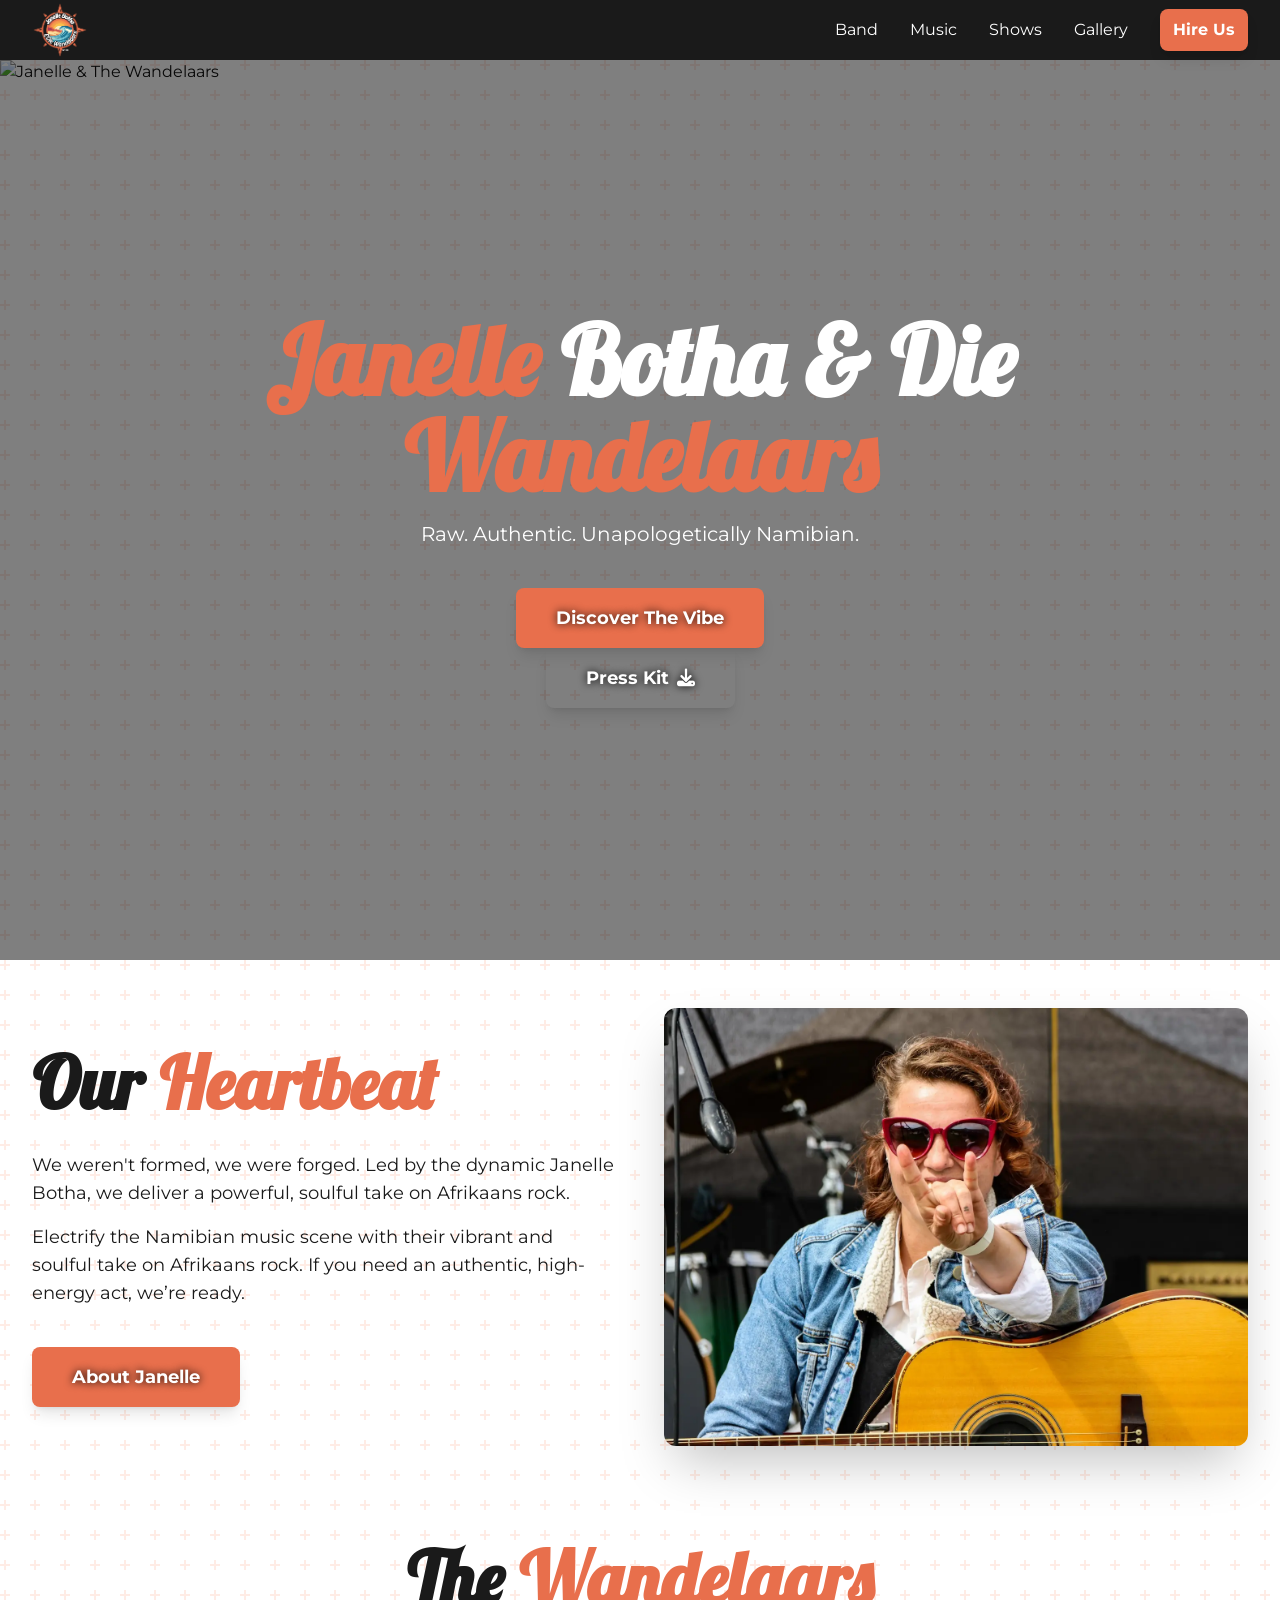
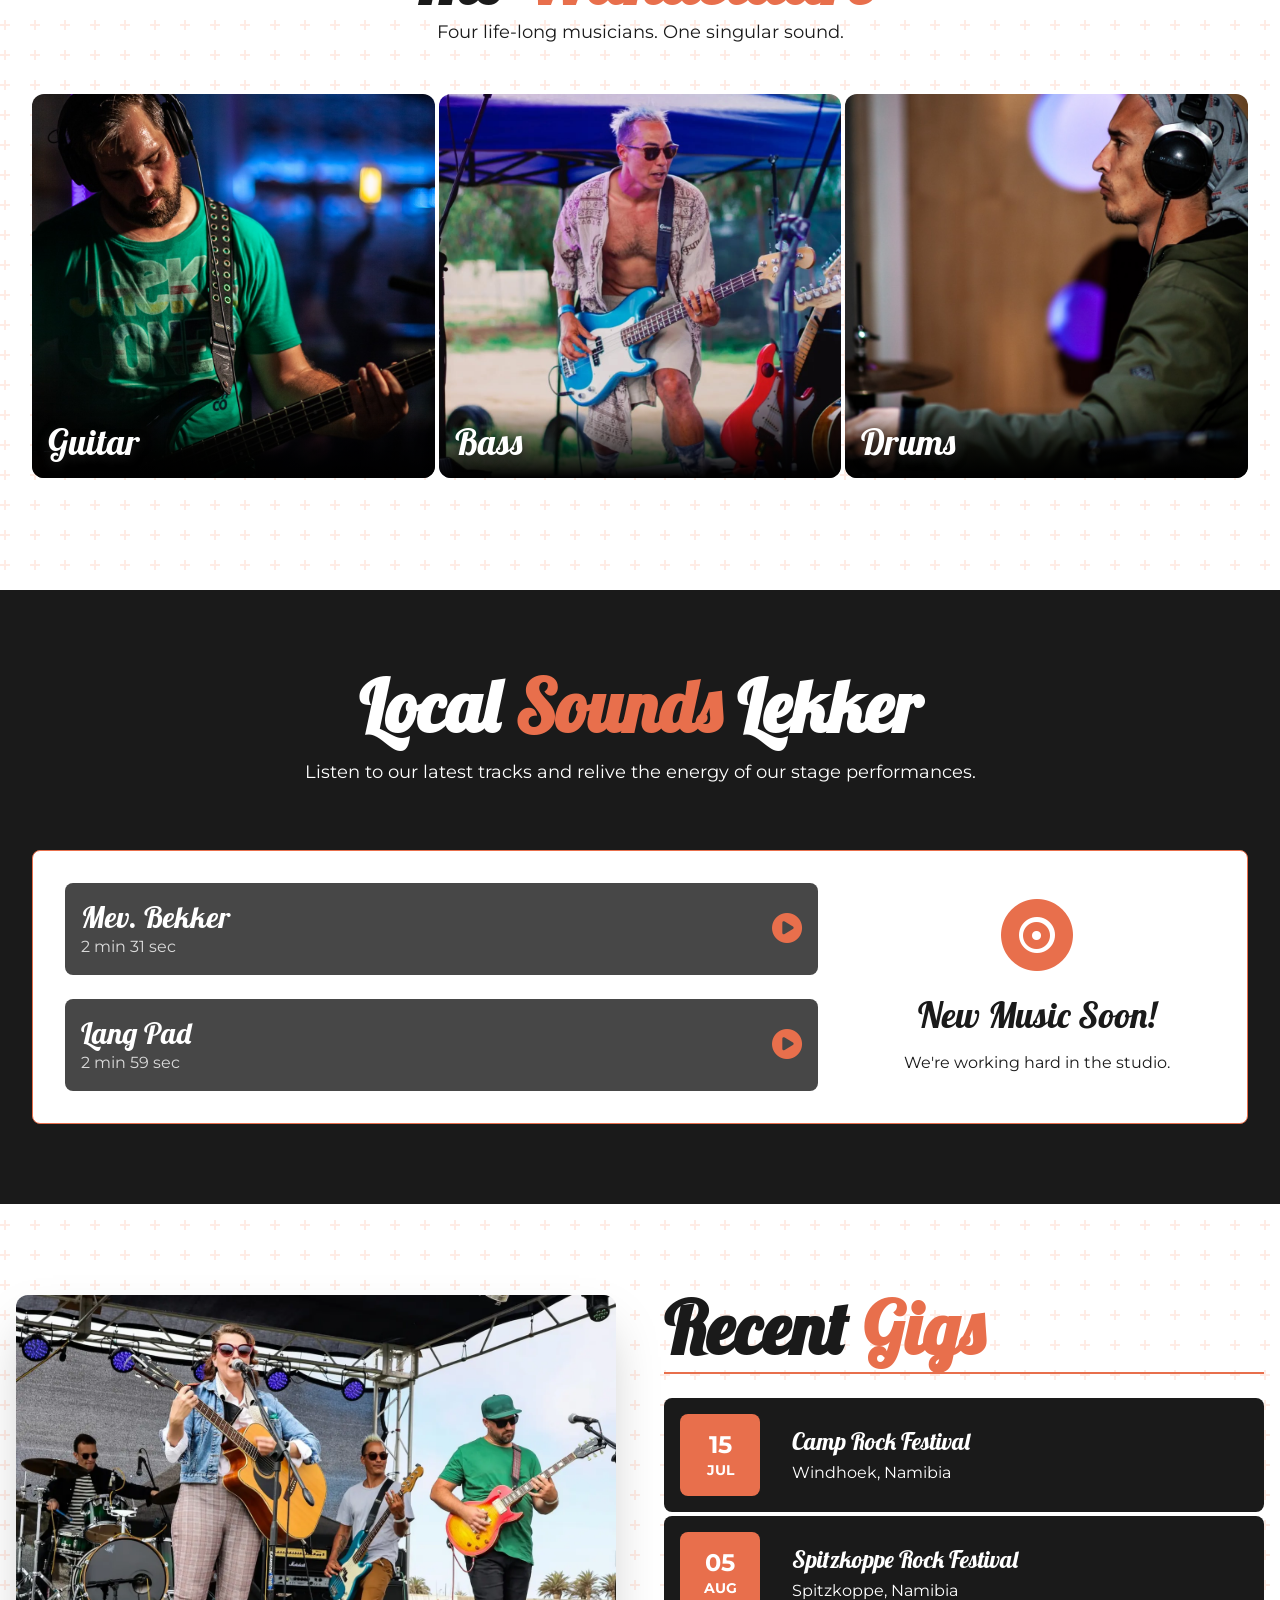
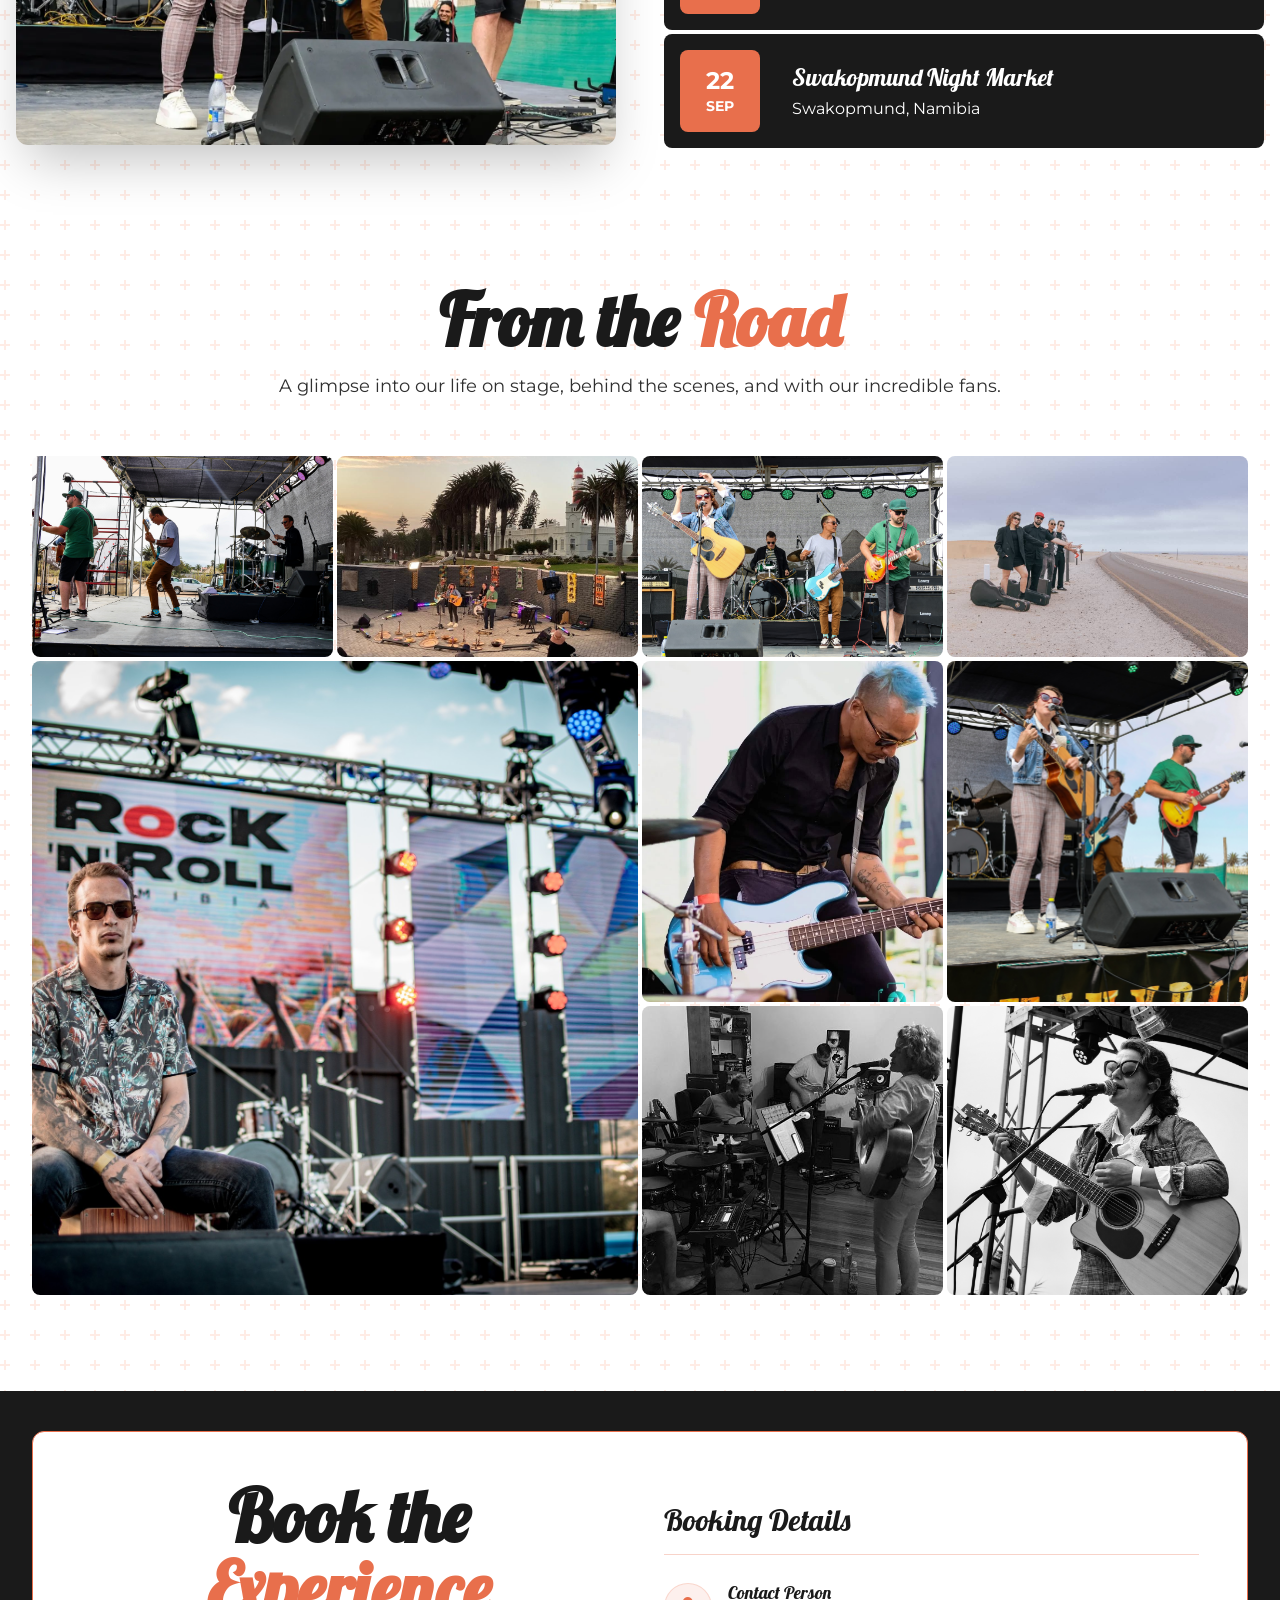
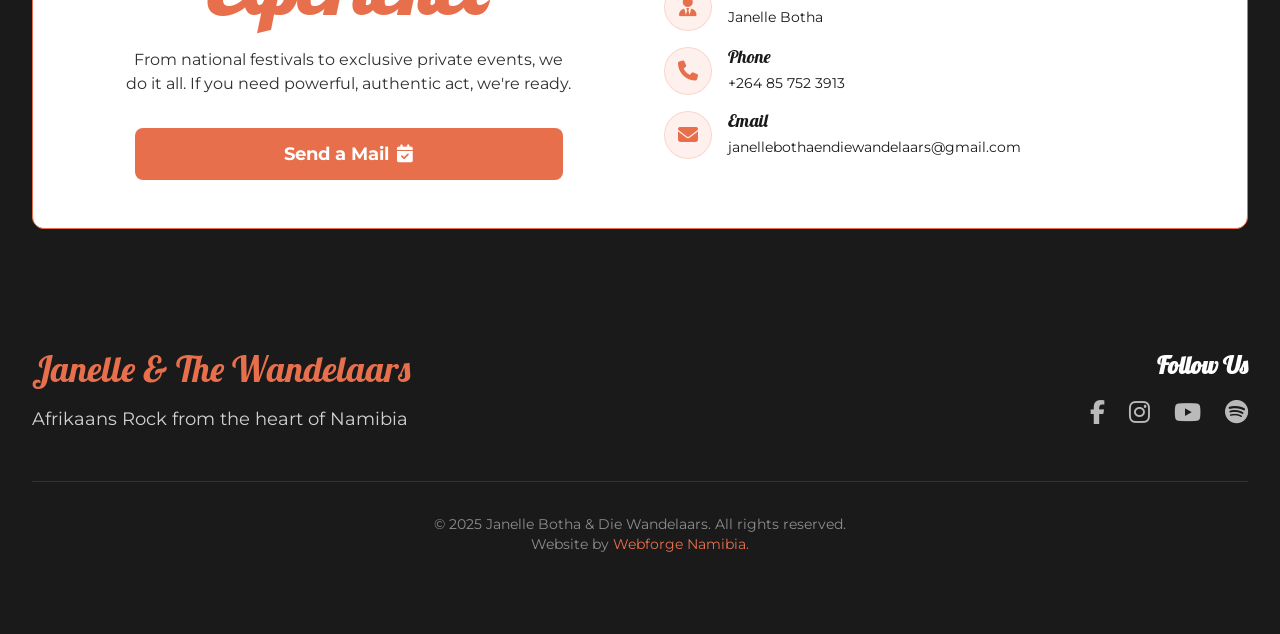
==== commit 6b545120: "Update index.html" ====
--- a/index.html
+++ b/index.html
@@ -10,22 +10,24 @@
     <meta name="description" content="Janelle Botha & The Wandelaars are a high-energy Afrikaans rock band from Namibia. Listen to our music and book us for your next event.">
     <meta name="keywords" content="Namibian rock band, Afrikaans rock, Janelle Botha, The Wandelaars, live music Namibia, Namibian music, book a band, corporate entertainment, Windhoek band, Swakopmund music">
     <meta name="author" content="Janelle & The Wandelaars">
-    <link rel="canonical" href="https://janellebothadiewandelaars.com">
+    <link rel="canonical" href="https://janellebothaendiewandelaars.site">
     <meta name="robots" content="index, follow">
 
     <!-- Open Graph / Facebook -->
     <meta property="og:type" content="website">
-    <meta property="og:url" content="https://janellediewandelaars.com">
+    <meta property="og:url" content="https://janellebothaendiewandelaars.site">
     <meta property="og:title" content="Janelle Botha & The Wandelaars | Namibian Rock Band">
     <meta property="og:description" content="Raw. Authentic. Unapologetically Namibian rock music.">
-    <meta property="og:image" content="https://janellediewandelaars.com/img/fast-main-stage.webp">
+    <meta property="og:image" content="https://janellebothaendiewandelaars.site/img/fast-main-stage.webp">
 
     <!-- Twitter -->
     <meta property="twitter:card" content="summary_large_image">
-    <meta property="twitter:url" content="https://janellediewandelaars.com">
+    <meta property="twitter:url" content="https://janellebothaendiewandelaars.site">
     <meta property="twitter:title" content="Janelle & The Wandelaars | Namibian Rock Band">
     <meta property="twitter:description" content="Raw. Authentic. Unapologetically Namibian rock music.">
-    <meta property="twitter:image" content="https://janellediewandelaars.com/img/fast-main-stage.webp">
+    <meta property="twitter:image" content="https://janellebothaendiewandelaars.site/img/fast-main-stage.webp">
+    <meta name="twitter:image:alt" content="Janelle Botha en Die Wandelaars">
+    <meta name="google-site-verification" content="a_knCTynsW7Uv8r8pVzZuF-zRXB_4V43tfr0PfaTBw8" />
 
     <!-- Other Meta Tags -->
     <link rel="preload" href="/src/output.css" as="style">
@@ -115,8 +117,8 @@
     "name": "Janelle Botha & Die Wandelaars",
     "alternateName": "Janelle Botha & Die Wandelaars",
     "url": "https://janellediewandelaars.com",
-    "logo": "https://janellediewandelaars.com/img/jbdw-logo-03.png",
-    "image": "https://janellediewandelaars.com/img/fast-main-stage.webp",
+    "logo": "https://janellebothaendiewandelaars.site/img/jbdw-logo-03.png",
+    "image": "https://janellebothaendiewandelaars.site/img/fast-main-stage.webp",
     "description": "Janelle Botha & Die Wandelaars are a high-energy Afrikaans rock band from Namibia, delivering a powerful and soulful take on the genre. Available for festivals, corporate events, and private functions.",
     "genre": "Afrikaans Rock",
     "foundingLocation": {
@@ -143,14 +145,14 @@
         "roleName": "Lead Vocals",
         "description": "Led by the dynamic Janelle Botha, the band delivers a powerful, soulful take on Afrikaans rock.",
         "url": "https://www.janellebotha.com/",
-        "image": "https://janellediewandelaars.com/img/janelle-botha-4x3.webp"
+        "image": "https://janellebothaendiewandelaars.site/img/janelle-botha-4x3.webp"
         },
         {
         "@type": "Person",
         "name": "Tyron Roetz",
         "roleName": "Guitar",
         "description": "Tyron's riffs are the foundation of the band's sound—a masterclass in rock guitar.",
-        "image": "https://janellediewandelaars.com/img/Tyron%20Roetz.jpg",
+        "image": "https://janellebothaendiewandelaars.site/img/Tyron%20Roetz.jpg",
         "sameAs": "https://www.instagram.com/tyron_roetz"
         },
         {
@@ -158,7 +160,7 @@
         "name": "Kyle Cyriax",
         "roleName": "Bass",
         "description": "Kyle provides the groove and the unshakable rhythm that defines the band's sound.",
-        "image": "https://janellediewandelaars.com/img/Kyle-Cyriax-4.jpg",
+        "image": "https://janellebothaendiewandelaars.site/img/Kyle-Cyriax-4.jpg",
         "sameAs": "https://www.instagram.com/the_cyriax_2"
         },
         {
@@ -166,7 +168,7 @@
         "name": "Wayne Wentzel",
         "roleName": "Drums",
         "description": "Wayne is the relentless heartbeat of the band, a powerhouse of rhythm and raw energy.",
-        "image": "https://janellediewandelaars.com/img/Wayne%20Wetzel%202.jpg",
+        "image": "https://janellebothaendiewandelaars.site/img/Wayne%20Wetzel%202.jpg",
         "sameAs": [
             "https://www.instagram.com/wayneheadmusic",
             "https://www.facebook.com/wayne.wentzel"
@@ -232,7 +234,7 @@
     <main>
         <div id="hero" class="relative h-screen">
             <div class="absolute inset-0 bg-hero-image contrast-[1.1]" aria-hidden="true">
-                <img src="/img/fast-main-stage.webp" alt="Janelle & The Wandelaars" class="w-full h-full object-cover" preload="eager" fetchpriority="high">
+                <img src="https://janellebothaendiewandelaars.site/img/fast-main-stage.webp" alt="Janelle & The Wandelaars" class="w-full h-full object-cover" preload="eager" fetchpriority="high">
             </div>
             <div class="absolute inset-0 bg-black/50 z-10" aria-hidden="true"></div>
             <div class="relative z-20 h-screen flex items-center justify-center text-center px-0 sm:px-0">
@@ -247,7 +249,7 @@
                         style="text-shadow: 0 0em 0.5em #000">
                             Discover The Vibe
                         </a>
-                        <a href="/press-kit.pdf" download="Janelle-Botha-Die-Wandelaars-Press-Kit.pdf" class="px-8 sm:px-10 py-3 sm:py-4 font-bold text-base sm:text-lg font-bold text-pureWhite bg-transparent border-2 border-pureWhite rounded-lg shadow-lg transition-transform duration-300 transform hover:scale-105 hover:bg-pureWhite hover:text-matteBlack"
+                        <a href="https://janellebothaendiewandelaars.site/Janelle-Botha-en-Die-Wandelaars-Press-Kit.pdf" download="Janelle-Botha-Die-Wandelaars-Press-Kit.pdf" class="px-8 sm:px-10 py-3 sm:py-4 font-bold text-base sm:text-lg font-bold text-pureWhite bg-transparent border-2 border-pureWhite rounded-lg shadow-lg transition-transform duration-300 transform hover:scale-105 hover:bg-pureWhite hover:text-matteBlack"
                         style="text-shadow: 0 0em 0.5em #000">
                             Press Kit<i class="fas fa-download ml-2"></i>
                         </a>
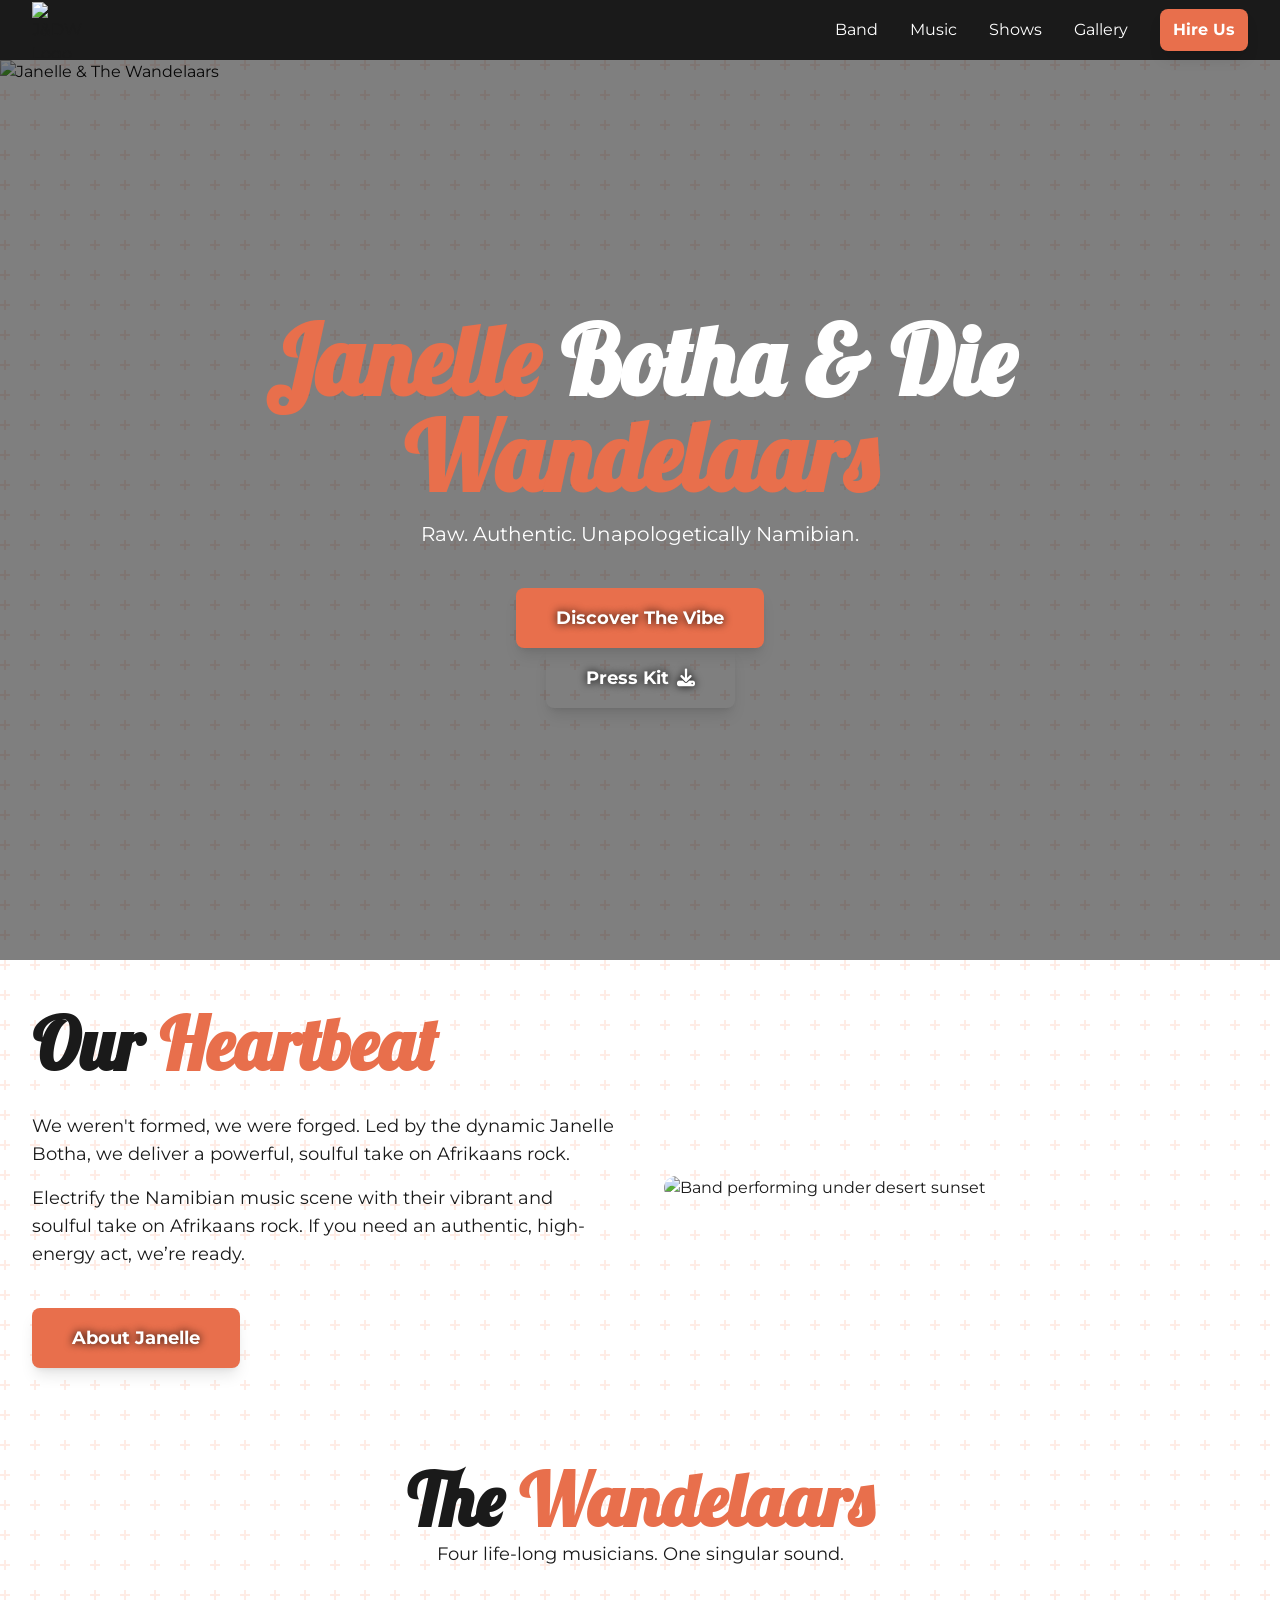
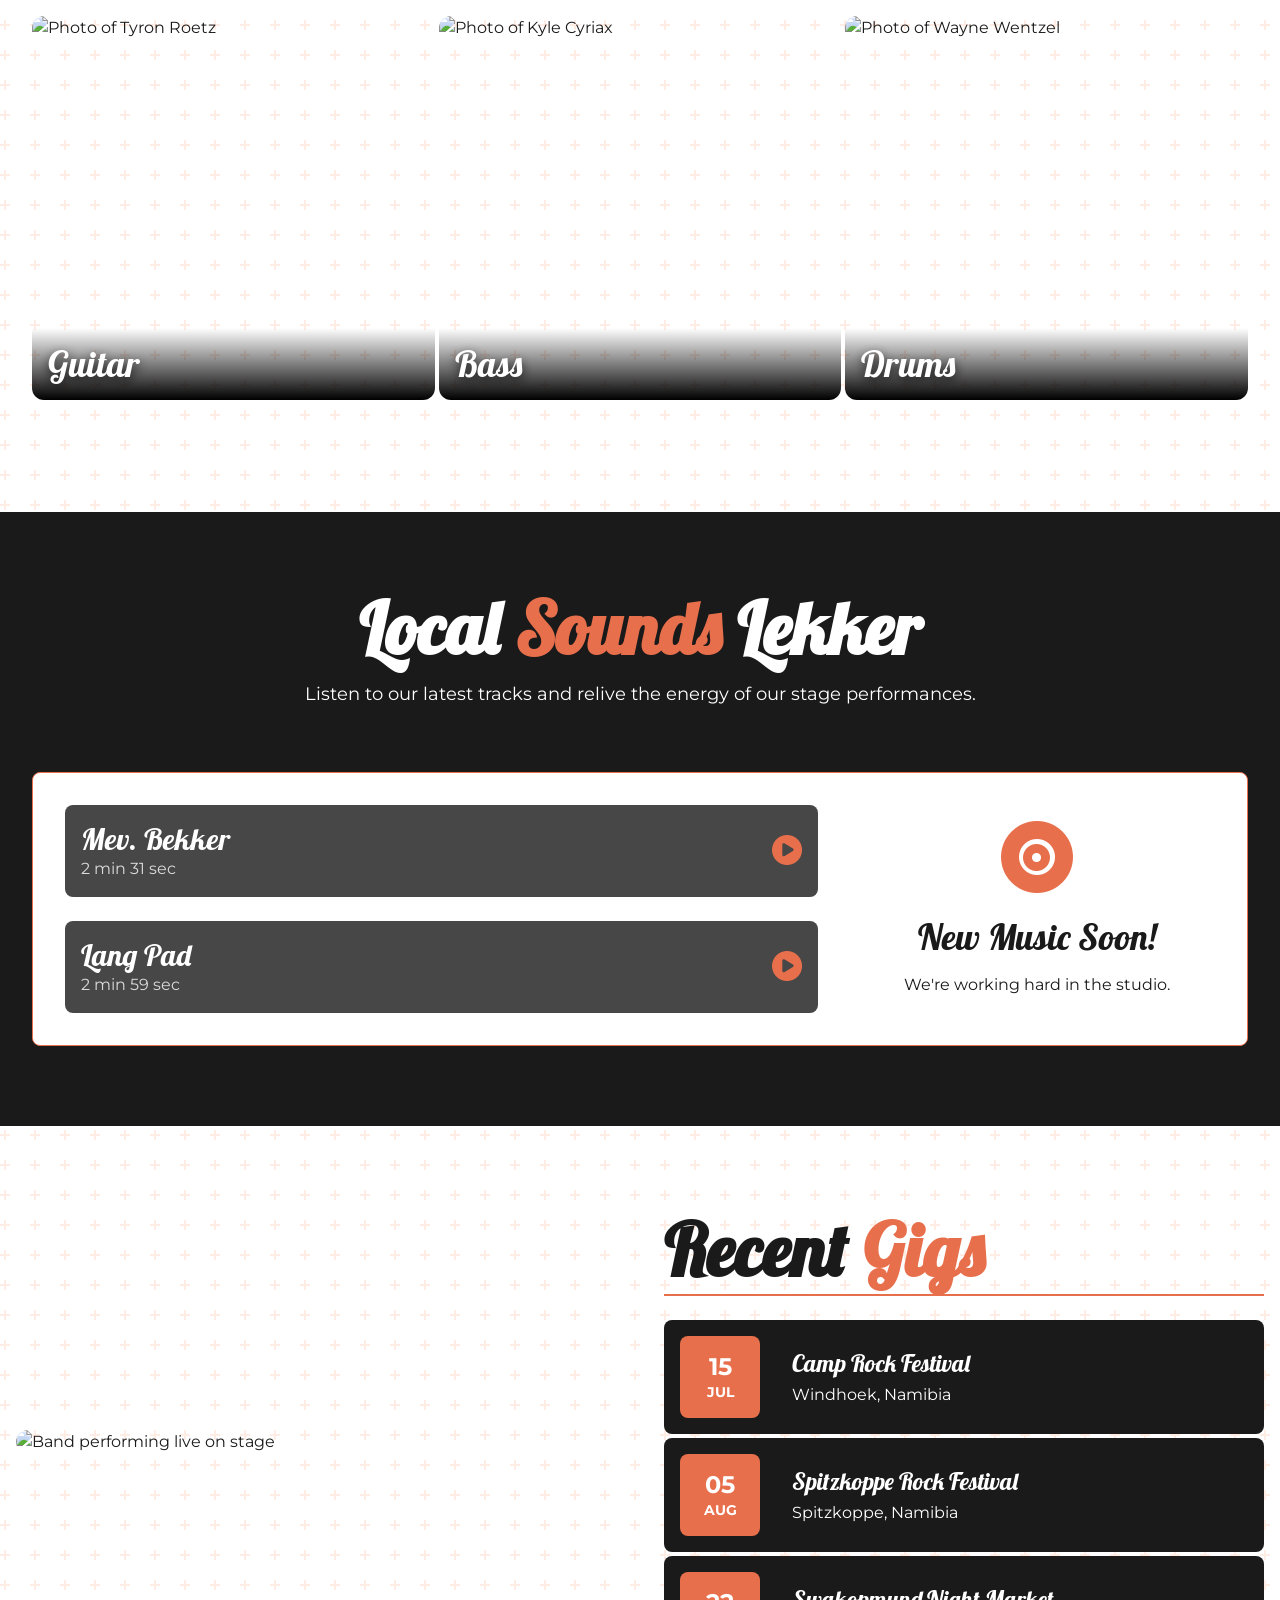
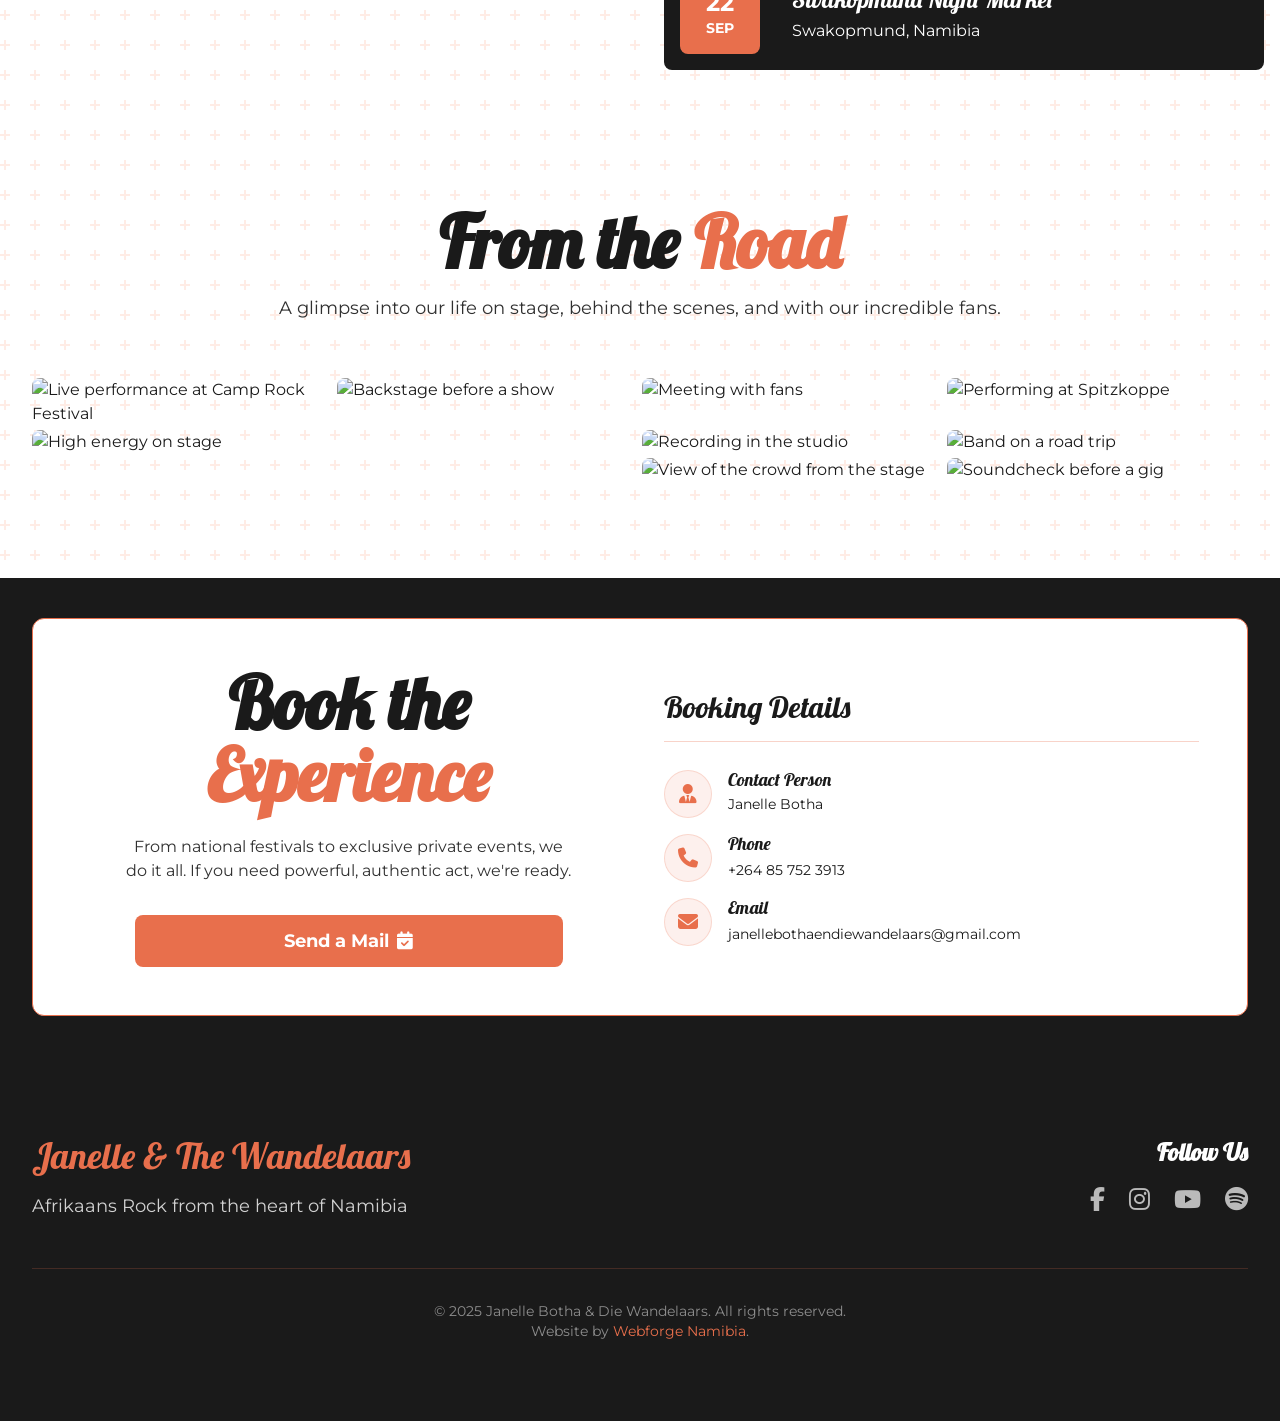
==== commit 179adb36: "Update index.html" ====
--- a/index.html
+++ b/index.html
@@ -6,24 +6,24 @@
     <meta name="viewport" content="width=device-width, initial-scale=1">
     
     <!-- SEO Meta Tags -->
-    <title>Janelle Botha & Die Wandelaars | Namibian Rock Band</title>
-    <meta name="description" content="Janelle Botha & The Wandelaars are a high-energy Afrikaans rock band from Namibia. Listen to our music and book us for your next event.">
+    <title>Janelle Botha & Die Wandelaars</title>
+    <meta name="description" content="Janelle Botha & Die Wandelaars are a high-energy Afrikaans rock band from Namibia. Listen to our music and book us for your next event.">
     <meta name="keywords" content="Namibian rock band, Afrikaans rock, Janelle Botha, The Wandelaars, live music Namibia, Namibian music, book a band, corporate entertainment, Windhoek band, Swakopmund music">
-    <meta name="author" content="Janelle & The Wandelaars">
+    <meta name="author" content="Janelle Botha">
     <link rel="canonical" href="https://janellebothaendiewandelaars.site">
     <meta name="robots" content="index, follow">
 
     <!-- Open Graph / Facebook -->
     <meta property="og:type" content="website">
     <meta property="og:url" content="https://janellebothaendiewandelaars.site">
-    <meta property="og:title" content="Janelle Botha & The Wandelaars | Namibian Rock Band">
+    <meta property="og:title" content="Janelle Botha en Die Wandelaars">
     <meta property="og:description" content="Raw. Authentic. Unapologetically Namibian rock music.">
     <meta property="og:image" content="https://janellebothaendiewandelaars.site/img/fast-main-stage.webp">
 
     <!-- Twitter -->
     <meta property="twitter:card" content="summary_large_image">
     <meta property="twitter:url" content="https://janellebothaendiewandelaars.site">
-    <meta property="twitter:title" content="Janelle & The Wandelaars | Namibian Rock Band">
+    <meta property="twitter:title" content="Janelle Botha en Die Wandelaars">
     <meta property="twitter:description" content="Raw. Authentic. Unapologetically Namibian rock music.">
     <meta property="twitter:image" content="https://janellebothaendiewandelaars.site/img/fast-main-stage.webp">
     <meta name="twitter:image:alt" content="Janelle Botha en Die Wandelaars">
@@ -33,40 +33,40 @@
     <link rel="preload" href="/src/output.css" as="style">
     <link rel="stylesheet" href="/src/output.css">
     <!-- Standard Favicon -->
-    <link rel="icon" type="image/png" href="/img/favicon-16x16.png" sizes="16x16">
-    <link rel="icon" type="image/png" href="/img/favicon-32x32.png" sizes="32x32">
-    <link rel="icon" type="image/png" href="/img/favicon-96x96.png" sizes="96x96">
+    <link rel="icon" type="image/png" href="https://janellebothaendiewandelaars.site/img/favicon-16x16.png" sizes="16x16">
+    <link rel="icon" type="image/png" href="https://janellebothaendiewandelaars.site/img/favicon-32x32.png" sizes="32x32">
+    <link rel="icon" type="image/png" href="https://janellebothaendiewandelaars.site/img/favicon-96x96.png" sizes="96x96">
 
     <!-- Apple Touch Icons -->
-    <link rel="apple-touch-icon" href="/img/apple-icon.png">
-    <link rel="apple-touch-icon" sizes="57x57" href="/img/apple-icon-57x57.png">
-    <link rel="apple-touch-icon" sizes="60x60" href="/img/apple-icon-60x60.png">
-    <link rel="apple-touch-icon" sizes="72x72" href="/img/apple-icon-72x72.png">
-    <link rel="apple-touch-icon" sizes="76x76" href="/img/apple-icon-76x76.png">
-    <link rel="apple-touch-icon" sizes="114x114" href="/img/apple-icon-114x114.png">
-    <link rel="apple-touch-icon" sizes="120x120" href="/img/apple-icon-120x120.png">
-    <link rel="apple-touch-icon" sizes="144x144" href="/img/apple-icon-144x144.png">
-    <link rel="apple-touch-icon" sizes="152x152" href="/img/apple-icon-152x152.png">
-    <link rel="apple-touch-icon" sizes="180x180" href="/img/apple-icon-180x180.png">
-    <link rel="apple-touch-icon-precomposed" href="/img/apple-icon-precomposed.png">
+    <link rel="apple-touch-icon" href="https://janellebothaendiewandelaars.site/img/apple-icon.png">
+    <link rel="apple-touch-icon" sizes="57x57" href="https://janellebothaendiewandelaars.site/img/apple-icon-57x57.png">
+    <link rel="apple-touch-icon" sizes="60x60" href="https://janellebothaendiewandelaars.site/img/apple-icon-60x60.png">
+    <link rel="apple-touch-icon" sizes="72x72" href="https://janellebothaendiewandelaars.site/img/apple-icon-72x72.png">
+    <link rel="apple-touch-icon" sizes="76x76" href="https://janellebothaendiewandelaars.site/img/apple-icon-76x76.png">
+    <link rel="apple-touch-icon" sizes="114x114" href="https://janellebothaendiewandelaars.site/img/apple-icon-114x114.png">
+    <link rel="apple-touch-icon" sizes="120x120" href="https://janellebothaendiewandelaars.site/img/apple-icon-120x120.png">
+    <link rel="apple-touch-icon" sizes="144x144" href="https://janellebothaendiewandelaars.site/img/apple-icon-144x144.png">
+    <link rel="apple-touch-icon" sizes="152x152" href="https://janellebothaendiewandelaars.site/img/apple-icon-152x152.png">
+    <link rel="apple-touch-icon" sizes="180x180" href="https://janellebothaendiewandelaars.site/img/apple-icon-180x180.png">
+    <link rel="apple-touch-icon-precomposed" href="https://janellebothaendiewandelaars.site/img/apple-icon-precomposed.png">
 
     <!-- Android Icons -->
-    <link rel="icon" type="image/png" href="/img/android-icon-36x36.png" sizes="36x36">
-    <link rel="icon" type="image/png" href="/img/android-icon-48x48.png" sizes="48x48">
-    <link rel="icon" type="image/png" href="/img/android-icon-72x72.png" sizes="72x72">
-    <link rel="icon" type="image/png" href="/img/android-icon-96x96.png" sizes="96x96">
-    <link rel="icon" type="image/png" href="/img/android-icon-144x144.png" sizes="144x144">
-    <link rel="icon" type="image/png" href="/img/android-icon-192x192.png" sizes="192x192">
+    <link rel="icon" type="image/png" href="https://janellebothaendiewandelaars.site/img/android-icon-36x36.png" sizes="36x36">
+    <link rel="icon" type="image/png" href="https://janellebothaendiewandelaars.site/img/android-icon-48x48.png" sizes="48x48">
+    <link rel="icon" type="image/png" href="https://janellebothaendiewandelaars.site/img/android-icon-72x72.png" sizes="72x72">
+    <link rel="icon" type="image/png" href="https://janellebothaendiewandelaars.site/img/android-icon-96x96.png" sizes="96x96">
+    <link rel="icon" type="image/png" href="https://janellebothaendiewandelaars.site/img/android-icon-144x144.png" sizes="144x144">
+    <link rel="icon" type="image/png" href="https://janellebothaendiewandelaars.site/img/android-icon-192x192.png" sizes="192x192">
 
     <!-- Microsoft Icons -->
-    <meta name="msapplication-TileImage" content="/img/ms-icon-70x70.png">
-    <meta name="msapplication-TileImage" content="/img/ms-icon-144x144.png">
-    <meta name="msapplication-TileImage" content="/img/ms-icon-150x150.png">
-    <meta name="msapplication-TileImage" content="/img/ms-icon-310x310.png">
+    <meta name="msapplication-TileImage" content="https://janellebothaendiewandelaars.site/img/ms-icon-70x70.png">
+    <meta name="msapplication-TileImage" content="https://janellebothaendiewandelaars.site/img/ms-icon-144x144.png">
+    <meta name="msapplication-TileImage" content="https://janellebothaendiewandelaars.site/img/ms-icon-150x150.png">
+    <meta name="msapplication-TileImage" content="https://janellebothaendiewandelaars.site/img/ms-icon-310x310.png">
 
     <!-- Browser Config -->
     <link rel="manifest" href="img/manifest.json">
-    <link rel="preload" href="/img/fast-main-stage.webp" as="image">
+    <link rel="preload" href="https://janellebothaendiewandelaars.site/img/fast-main-stage.webp" as="image">
     <link rel="preconnect" href="https://fonts.googleapis.com">
     <link rel="preconnect" href="https://fonts.gstatic.com" crossorigin>
     <style>
@@ -205,7 +205,7 @@
         <div class="container mx-auto px-4 sm:px-6 lg:px-8 h-full">
             <div class="flex justify-between items-center h-full">
                 <a href="#" class="flex items-center h-full py-2">
-                    <img src="/img/jbdw-logo-03.png" loading="eager" alt="J&DW Logo" height="56" width="56">
+                    <img src="https://janellebothaendiewandelaars.site/img/jbdw-logo-03.png" loading="eager" alt="J&DW Logo" height="56" width="56">
                 </a>
                 <nav class="hidden md:flex items-center space-x-8">
                     <a href="#band" class="text-pureWhite hover:text-vibrantOrange font-body transition duration-300">Band</a>
@@ -278,7 +278,7 @@
                     </div>
                 </div>
                 <div class="order-2 lg:order-2 md:block">
-                    <img src="/img/janelle-botha-4x3.webp" alt="Band performing under desert sunset" class="w-full h-auto rounded-xl shadow-2xl" loading="lazy">
+                    <img src="https://janellebothaendiewandelaars.site/img/janelle-botha-4x3.webp" alt="Band performing under desert sunset" class="w-full h-auto rounded-xl shadow-2xl" loading="lazy">
                 </div>
             </div>
         </div>
@@ -298,7 +298,7 @@
                 <div class="flip-card h-96">
                     <div class="flip-card-inner">
                         <div class="flip-card-front">
-                            <img src="/img/Tyron%20Roetz.jpg" alt="Photo of Tyron Roetz" class="w-full h-full object-cover" loading="lazy">
+                            <img src="https://janellebothaendiewandelaars.site/img/Tyron%20Roetz.jpg" alt="Photo of Tyron Roetz" class="w-full h-full object-cover" loading="lazy">
                             <div class="absolute bottom-0 w-full p-4 bg-gradient-to-t from-black to-transparent">
                                 <p class="font-heading text-pureWhite text-4xl" style="text-shadow: 0 0.1em 0.3em #1a1a1a;">Guitar</p>
                             </div>
@@ -315,7 +315,7 @@
                 <div class="flip-card h-96">
                     <div class="flip-card-inner">
                         <div class="flip-card-front">
-                            <img src="/img/Kyle-Cyriax-4.jpg" alt="Photo of Kyle Cyriax" class="w-full h-full object-cover" loading="lazy">
+                            <img src="https://janellebothaendiewandelaars.site/img/Kyle-Cyriax-4.jpg" alt="Photo of Kyle Cyriax" class="w-full h-full object-cover" loading="lazy">
                             <div class="absolute bottom-0 w-full p-4 bg-gradient-to-t from-black to-transparent">
                                 <p class="font-heading text-pureWhite text-4xl" style="text-shadow: 0 0.1em 0.3em #1a1a1a;">Bass</p>
                             </div>
@@ -332,7 +332,7 @@
                 <div class="flip-card h-96">
                     <div class="flip-card-inner">
                         <div class="flip-card-front">
-                           <img class="w-full h-full object-cover" src="/img/Wayne%20Wetzel%202.jpg" alt="Photo of Wayne Wentzel" loading="lazy">
+                           <img class="w-full h-full object-cover" src="https://janellebothaendiewandelaars.site/img/Wayne%20Wetzel%202.jpg" alt="Photo of Wayne Wentzel" loading="lazy">
                             <div class="absolute bottom-0 w-full p-4 bg-gradient-to-t from-black to-transparent">
                                 <p class="font-heading text-pureWhite text-4xl" style="text-shadow: 0 0.1em 0.3em #1a1a1a;">Drums</p>
                             </div>
@@ -403,7 +403,7 @@
             
             <div class="grid grid-cols-1 md:grid-cols-2 py-10 gap-12 items-center">
                 <div>
-                    <img src="/img/janelle-botha-en-die-wandelaars-4x3.webp" alt="Band performing live on stage" class="w-full h-auto rounded-xl shadow-2xl" loading="lazy">
+                    <img src="https://janellebothaendiewandelaars.site/img/janelle-botha-en-die-wandelaars-4x3.webp" alt="Band performing live on stage" class="w-full h-auto rounded-xl shadow-2xl" loading="lazy">
                 </div>
                 <div>
                     <h2 class="text-5xl md:text-7xl font-bold mb-6 text-dark-300 border-b-2 border-vibrantOrange pb-2">Recent <span class="text-vibrantOrange">Gigs</span></h2>
@@ -463,15 +463,15 @@
                 </p>
             </div>
             <div class="grid grid-cols-2 md:grid-cols-3 lg:grid-cols-4 gap-1 py-12">
-                <div class="gallery-item rounded-lg overflow-hidden"><img src="/img/band.jpg" alt="Live performance at Camp Rock Festival" class="w-full h-full object-cover" loading="lazy"></div>
-                <div class="gallery-item rounded-lg overflow-hidden"><img src="/img/band-2.jpg" alt="Backstage before a show" class="w-full h-full object-cover" loading="lazy"></div>
-                <div class="gallery-item rounded-lg overflow-hidden"><img src="/img/band-3.jpg" alt="Meeting with fans" class="w-full h-full object-cover" loading="lazy"></div>
-                <div class="gallery-item rounded-lg overflow-hidden"><img src="/img/band-6.jpg" alt="Performing at Spitzkoppe" class="w-full h-full object-cover" loading="lazy"></div>
-                <div class="gallery-item rounded-lg overflow-hidden col-span-2 row-span-2"><img src="/img/Wayne%20Wetzel%204.jpg" alt="High energy on stage" class="w-full h-full object-cover" loading="lazy"></div>
-                <div class="gallery-item rounded-lg overflow-hidden"><img src="/img/Kyle%20Cyriax%205.jpg" alt="Recording in the studio" class="w-full h-full object-cover" loading="lazy"></div>
-                <div class="gallery-item rounded-lg overflow-hidden"><img src="/img/band-4.jpg" alt="Band on a road trip" class="w-full h-full object-cover" loading="lazy"></div>
-                <div class="gallery-item rounded-lg overflow-hidden"><img src="/img/band-7.jpg" alt="View of the crowd from the stage" class="w-full h-full object-cover" loading="lazy"></div>
-                <div class="gallery-item rounded-lg overflow-hidden"><img src="/img/janelle.jpg" alt="Soundcheck before a gig" class="w-full h-full object-cover" loading="lazy"></div>
+                <div class="gallery-item rounded-lg overflow-hidden"><img src="https://janellebothaendiewandelaars.site/img/band.jpg" alt="Live performance at Camp Rock Festival" class="w-full h-full object-cover" loading="lazy"></div>
+                <div class="gallery-item rounded-lg overflow-hidden"><img src="https://janellebothaendiewandelaars.site/img/band-2.jpg" alt="Backstage before a show" class="w-full h-full object-cover" loading="lazy"></div>
+                <div class="gallery-item rounded-lg overflow-hidden"><img src="https://janellebothaendiewandelaars.site/img/band-3.jpg" alt="Meeting with fans" class="w-full h-full object-cover" loading="lazy"></div>
+                <div class="gallery-item rounded-lg overflow-hidden"><img src="https://janellebothaendiewandelaars.site/img/band-6.jpg" alt="Performing at Spitzkoppe" class="w-full h-full object-cover" loading="lazy"></div>
+                <div class="gallery-item rounded-lg overflow-hidden col-span-2 row-span-2"><img src="https://janellebothaendiewandelaars.site/img/Wayne%20Wetzel%204.jpg" alt="High energy on stage" class="w-full h-full object-cover" loading="lazy"></div>
+                <div class="gallery-item rounded-lg overflow-hidden"><img src="https://janellebothaendiewandelaars.site/img/Kyle%20Cyriax%205.jpg" alt="Recording in the studio" class="w-full h-full object-cover" loading="lazy"></div>
+                <div class="gallery-item rounded-lg overflow-hidden"><img src="https://janellebothaendiewandelaars.site/img/band-4.jpg" alt="Band on a road trip" class="w-full h-full object-cover" loading="lazy"></div>
+                <div class="gallery-item rounded-lg overflow-hidden"><img src="https://janellebothaendiewandelaars.site/img/band-7.jpg" alt="View of the crowd from the stage" class="w-full h-full object-cover" loading="lazy"></div>
+                <div class="gallery-item rounded-lg overflow-hidden"><img src="https://janellebothaendiewandelaars.site/img/janelle.jpg" alt="Soundcheck before a gig" class="w-full h-full object-cover" loading="lazy"></div>
             </div>
         </div>
     </section>
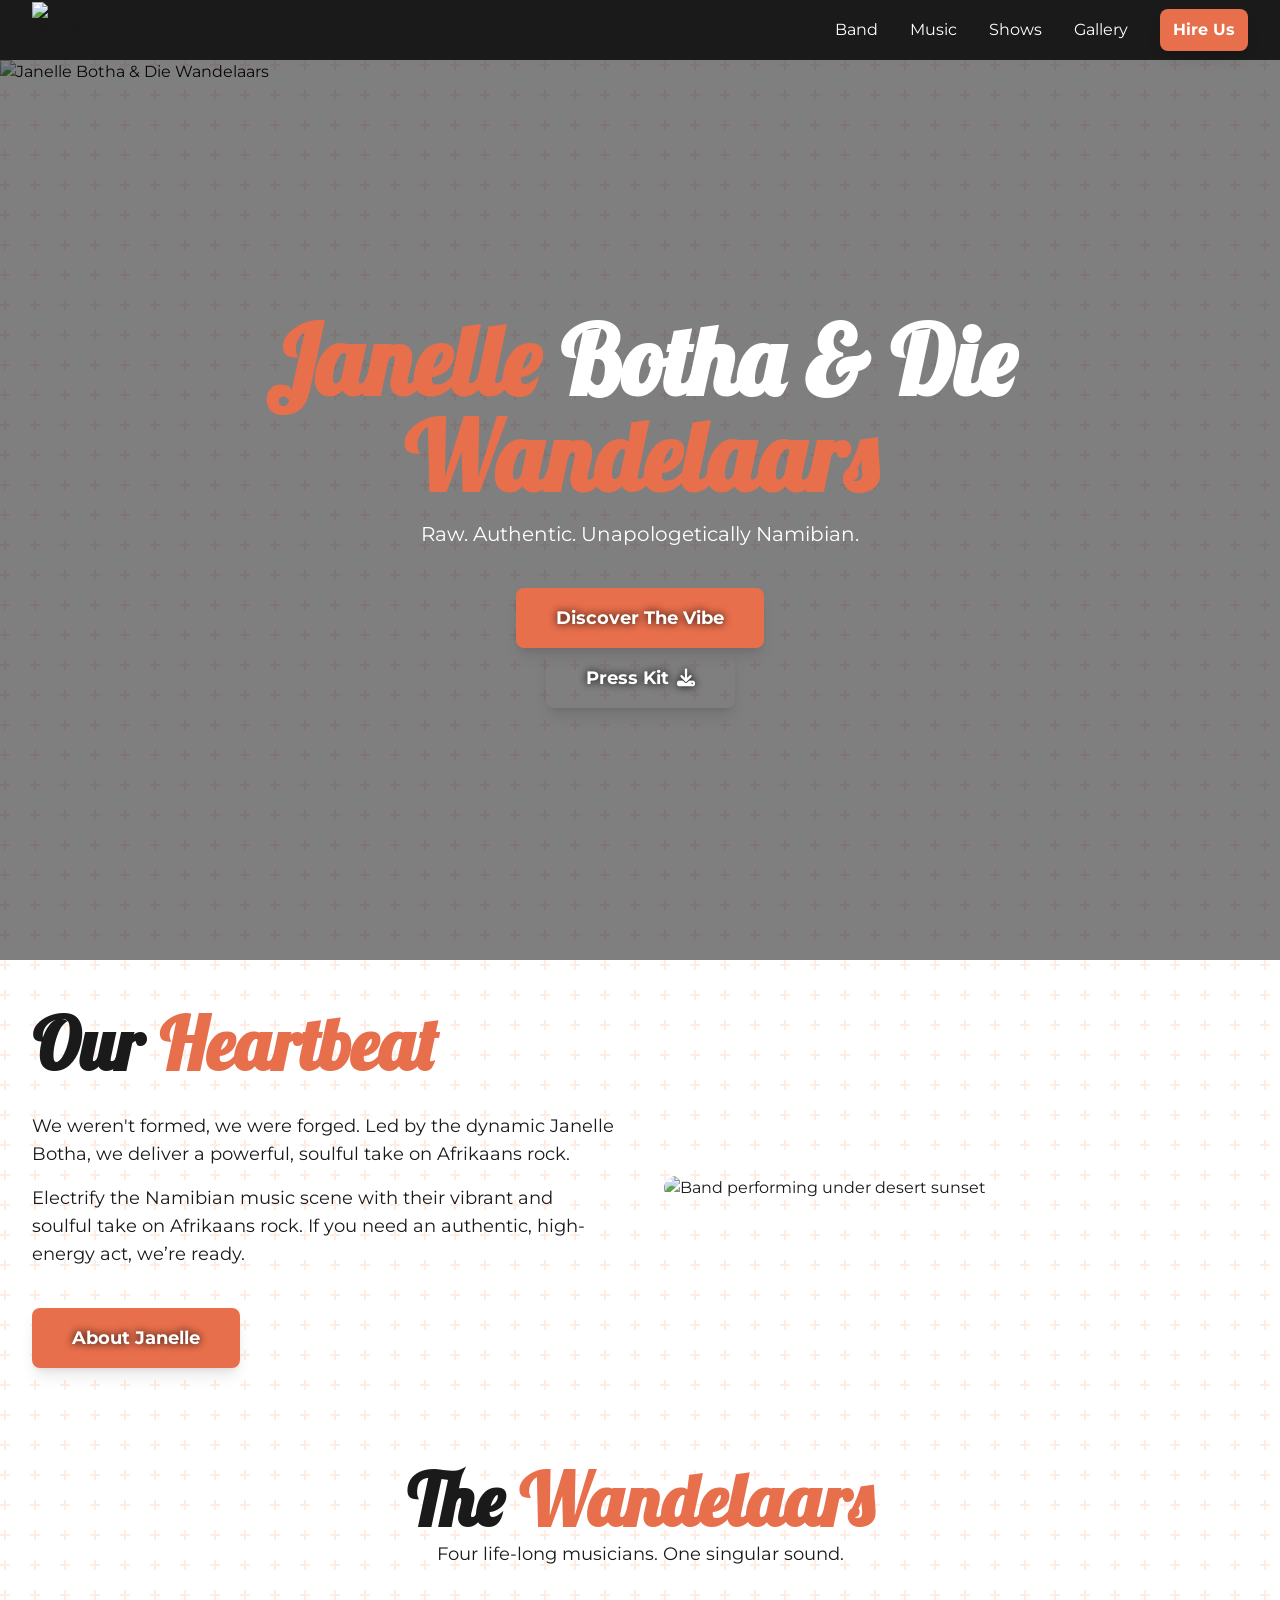
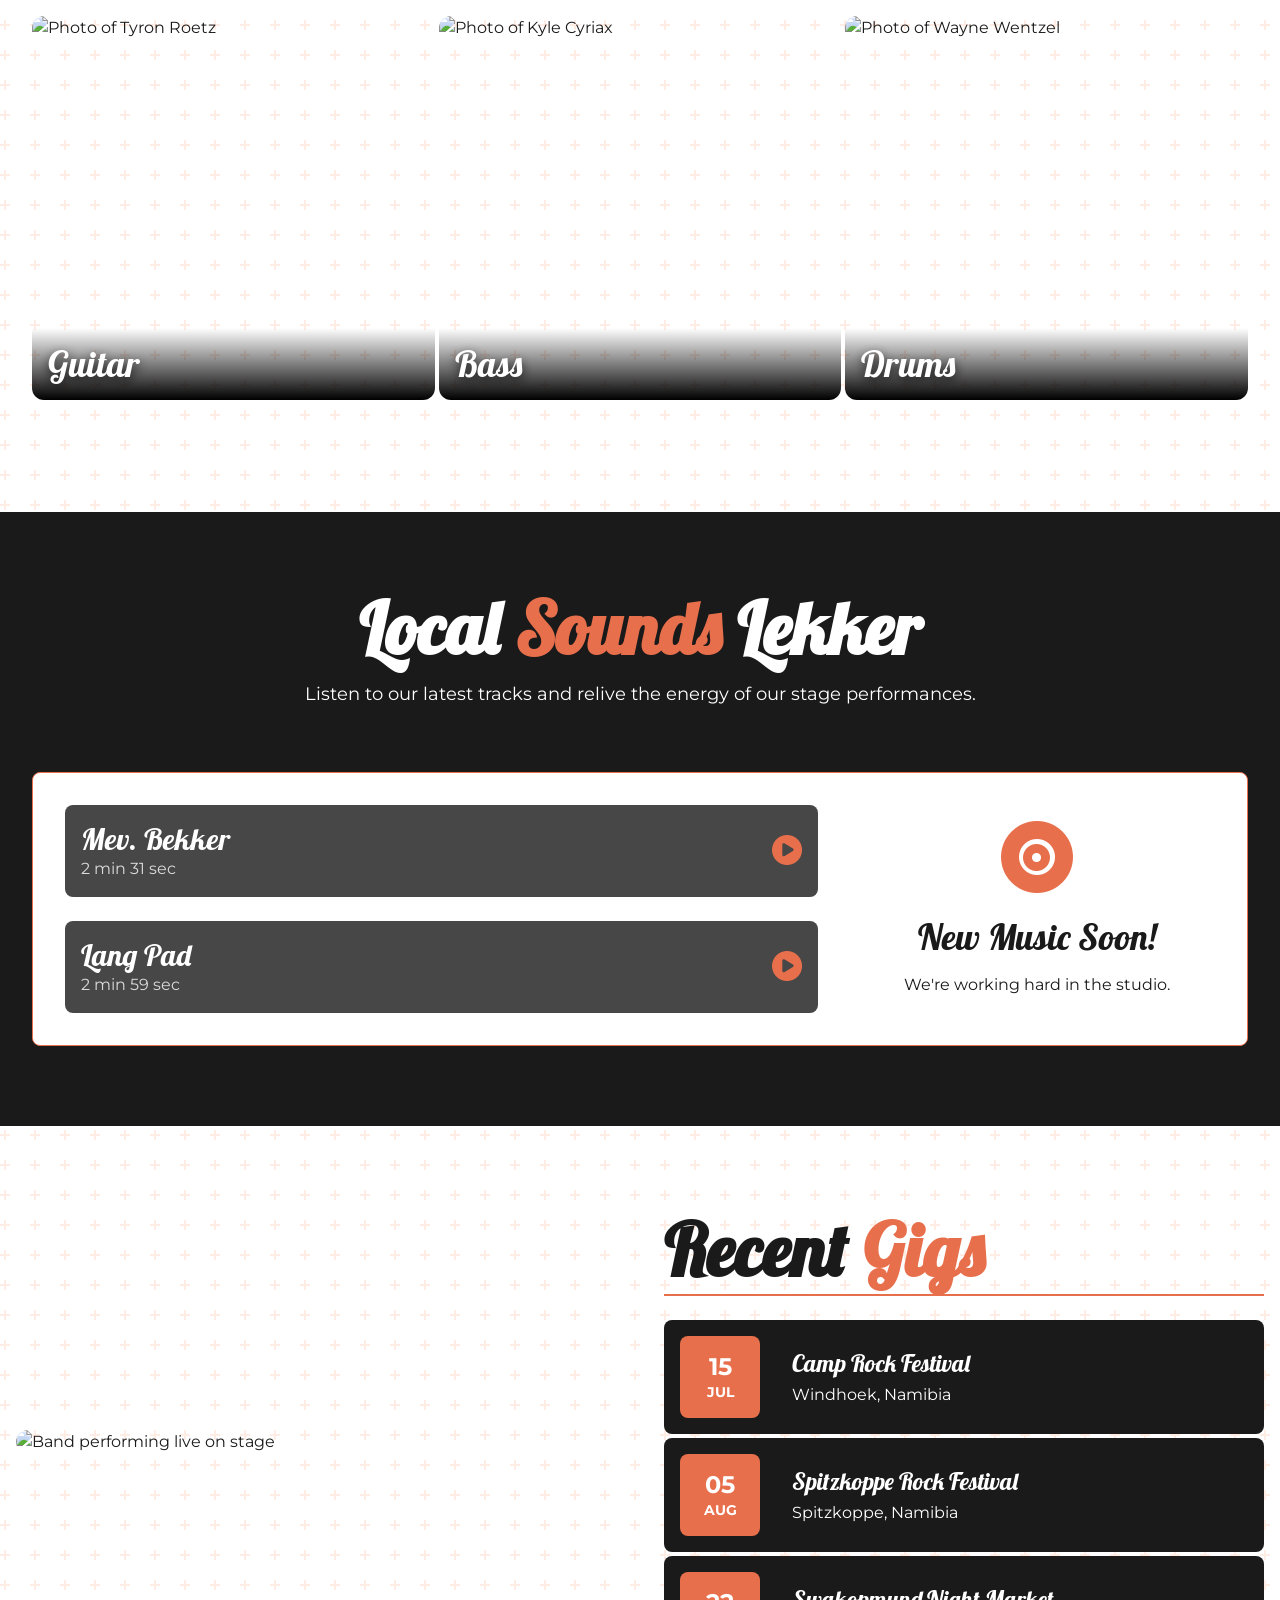
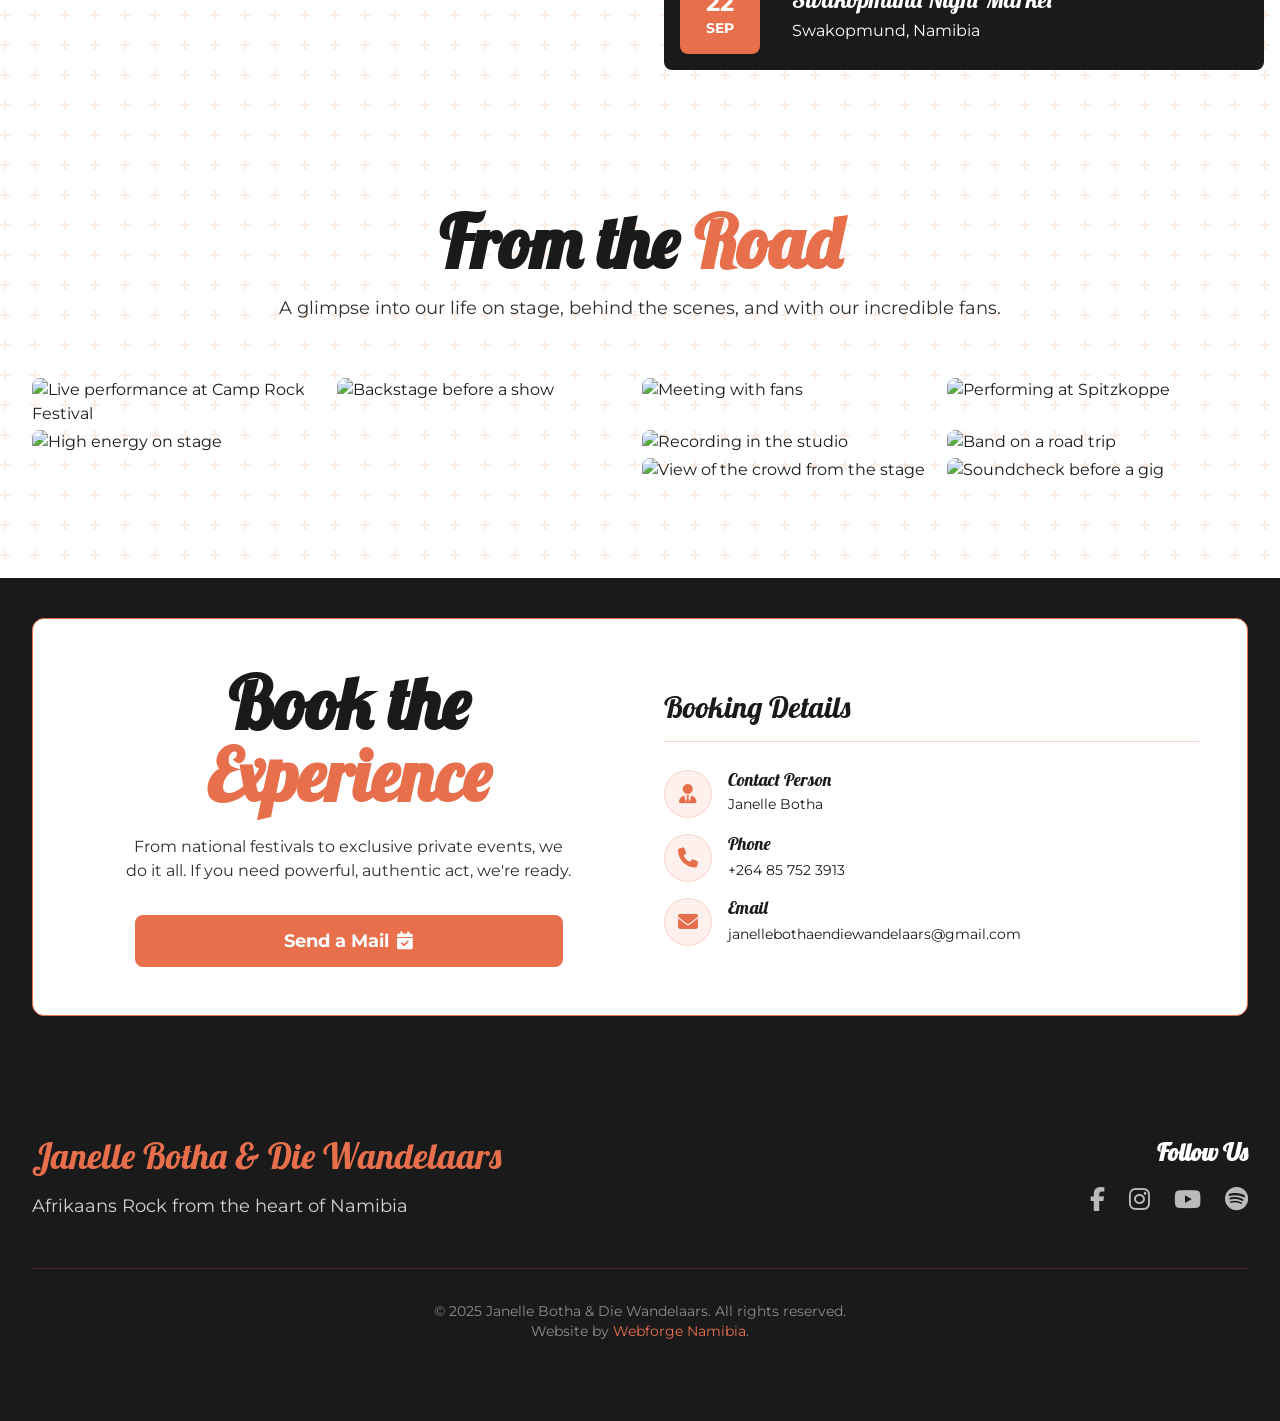
==== commit 657fe385: "Update index.html" ====
--- a/index.html
+++ b/index.html
@@ -234,7 +234,7 @@
     <main>
         <div id="hero" class="relative h-screen">
             <div class="absolute inset-0 bg-hero-image contrast-[1.1]" aria-hidden="true">
-                <img src="https://janellebothaendiewandelaars.site/img/fast-main-stage.webp" alt="Janelle & The Wandelaars" class="w-full h-full object-cover" preload="eager" fetchpriority="high">
+                <img src="https://janellebothaendiewandelaars.site/img/fast-main-stage.webp" alt="Janelle Botha & Die Wandelaars" class="w-full h-full object-cover" preload="eager" fetchpriority="high">
             </div>
             <div class="absolute inset-0 bg-black/50 z-10" aria-hidden="true"></div>
             <div class="relative z-20 h-screen flex items-center justify-center text-center px-0 sm:px-0">
@@ -531,7 +531,7 @@
         <div class="max-w-7xl mx-auto px-4 sm:px-6 lg:px-8">
             <div class="grid grid-cols-1 md:grid-cols-2 gap-8">
                 <div class="text-center md:text-left">
-                    <p class="font-heading text-4xl text-vibrantOrange mb-4">Janelle & The Wandelaars</p>
+                    <p class="font-heading text-4xl text-vibrantOrange mb-4">Janelle Botha & Die Wandelaars</p>
                     <p class="text-pureWhite/80 text-lg font-body">Afrikaans Rock from the heart of Namibia</p>
                 </div>
                 
